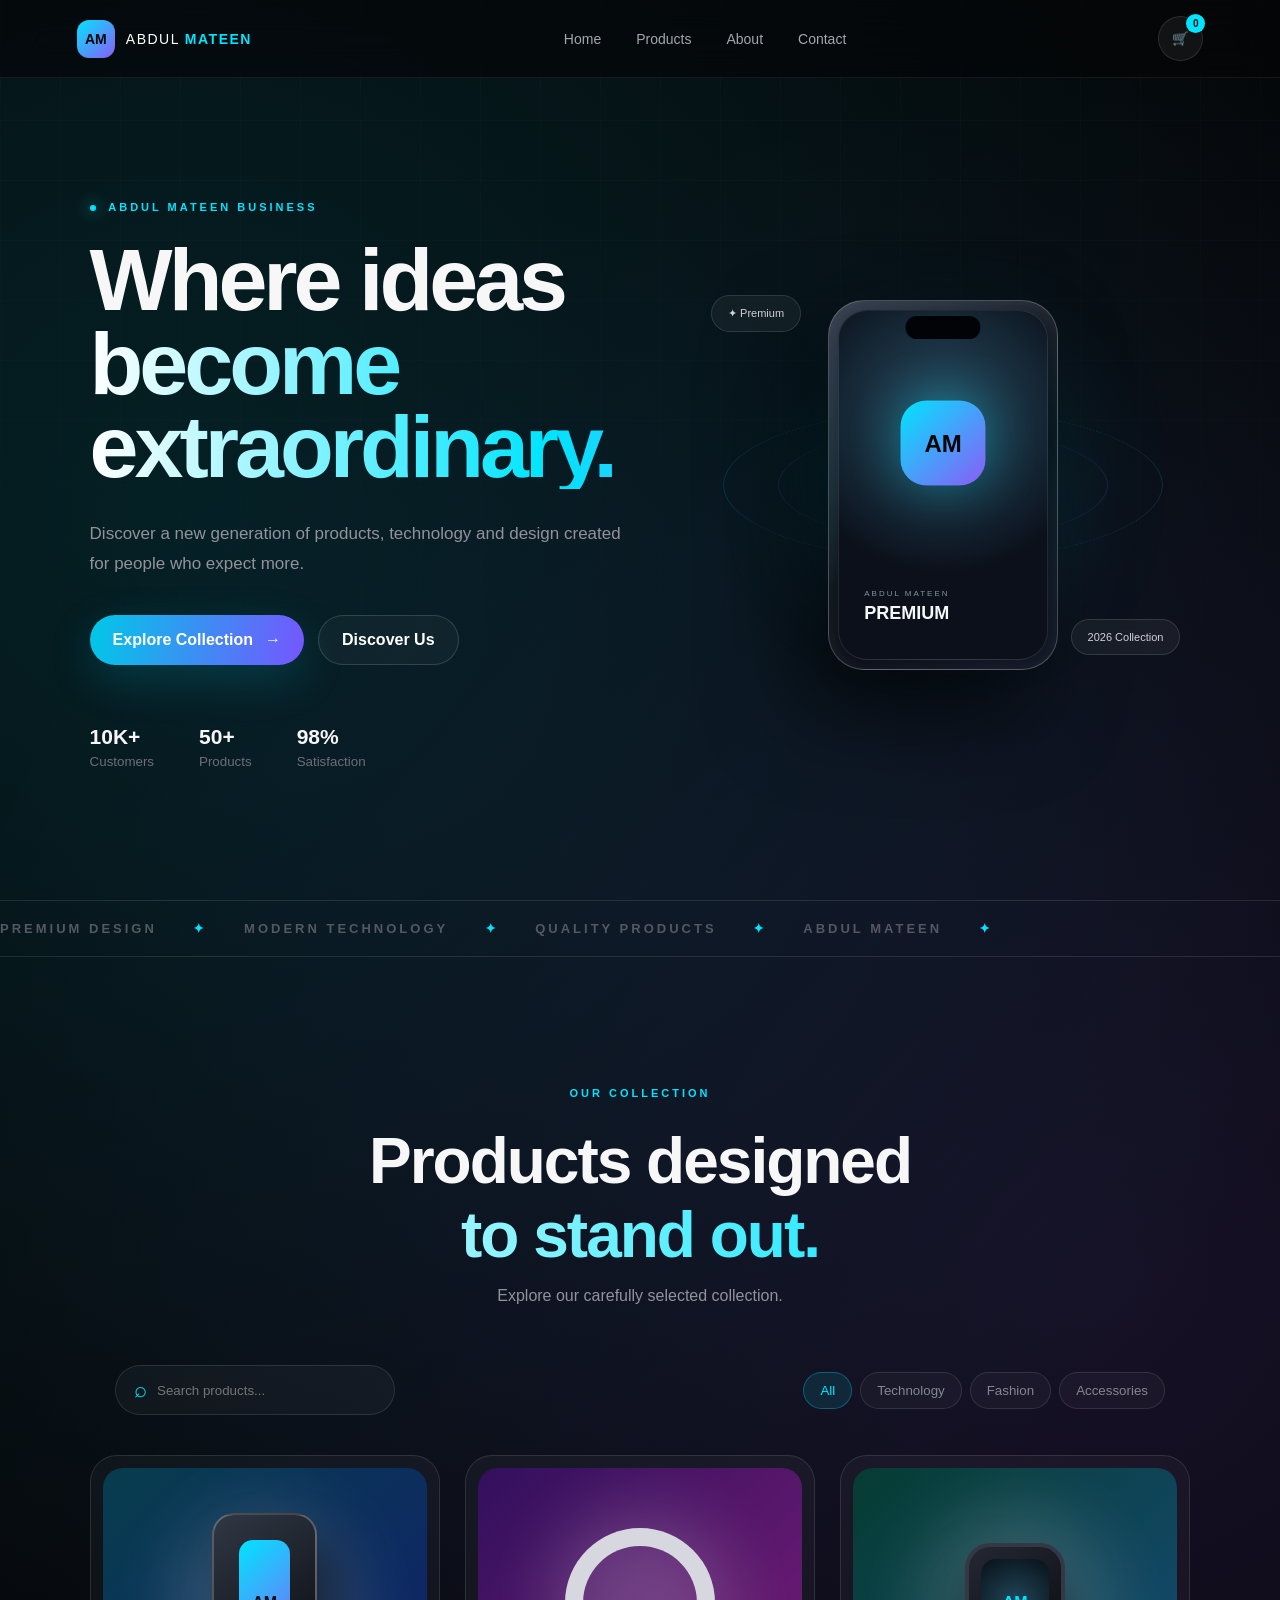
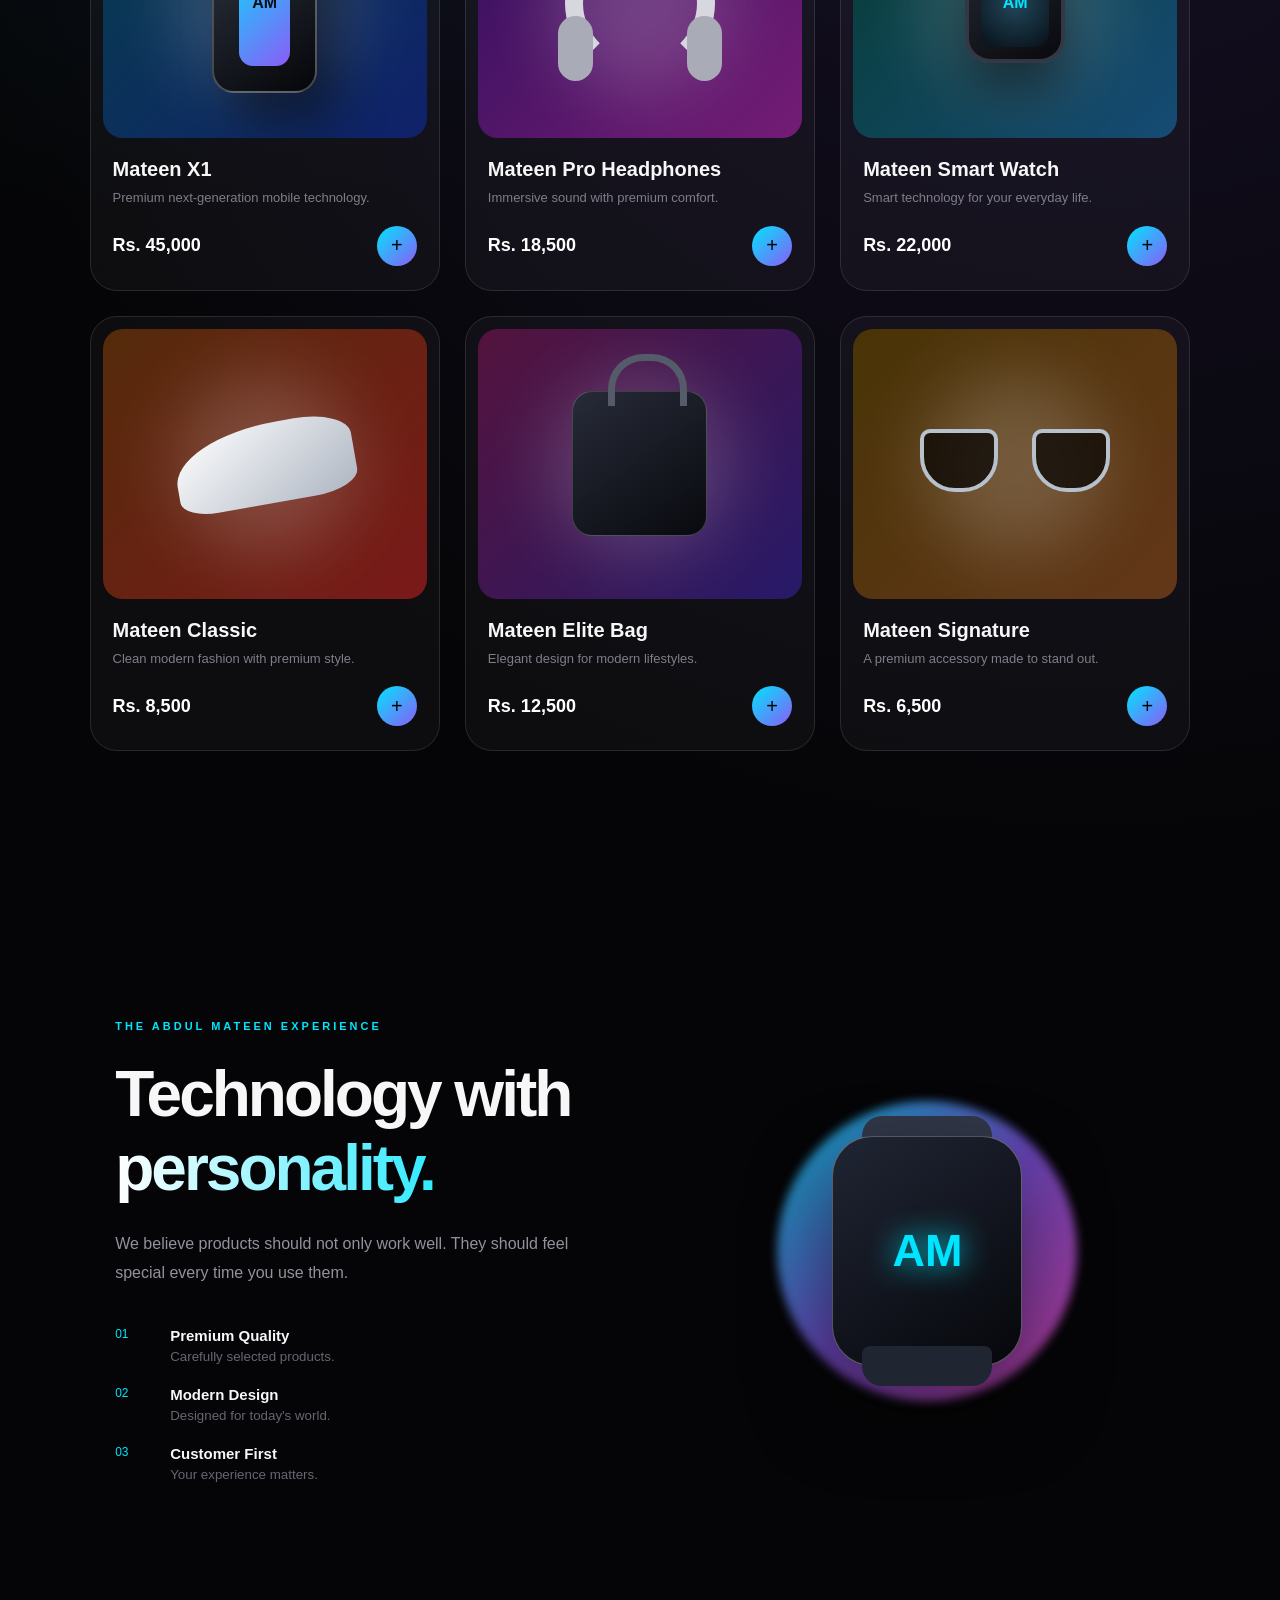
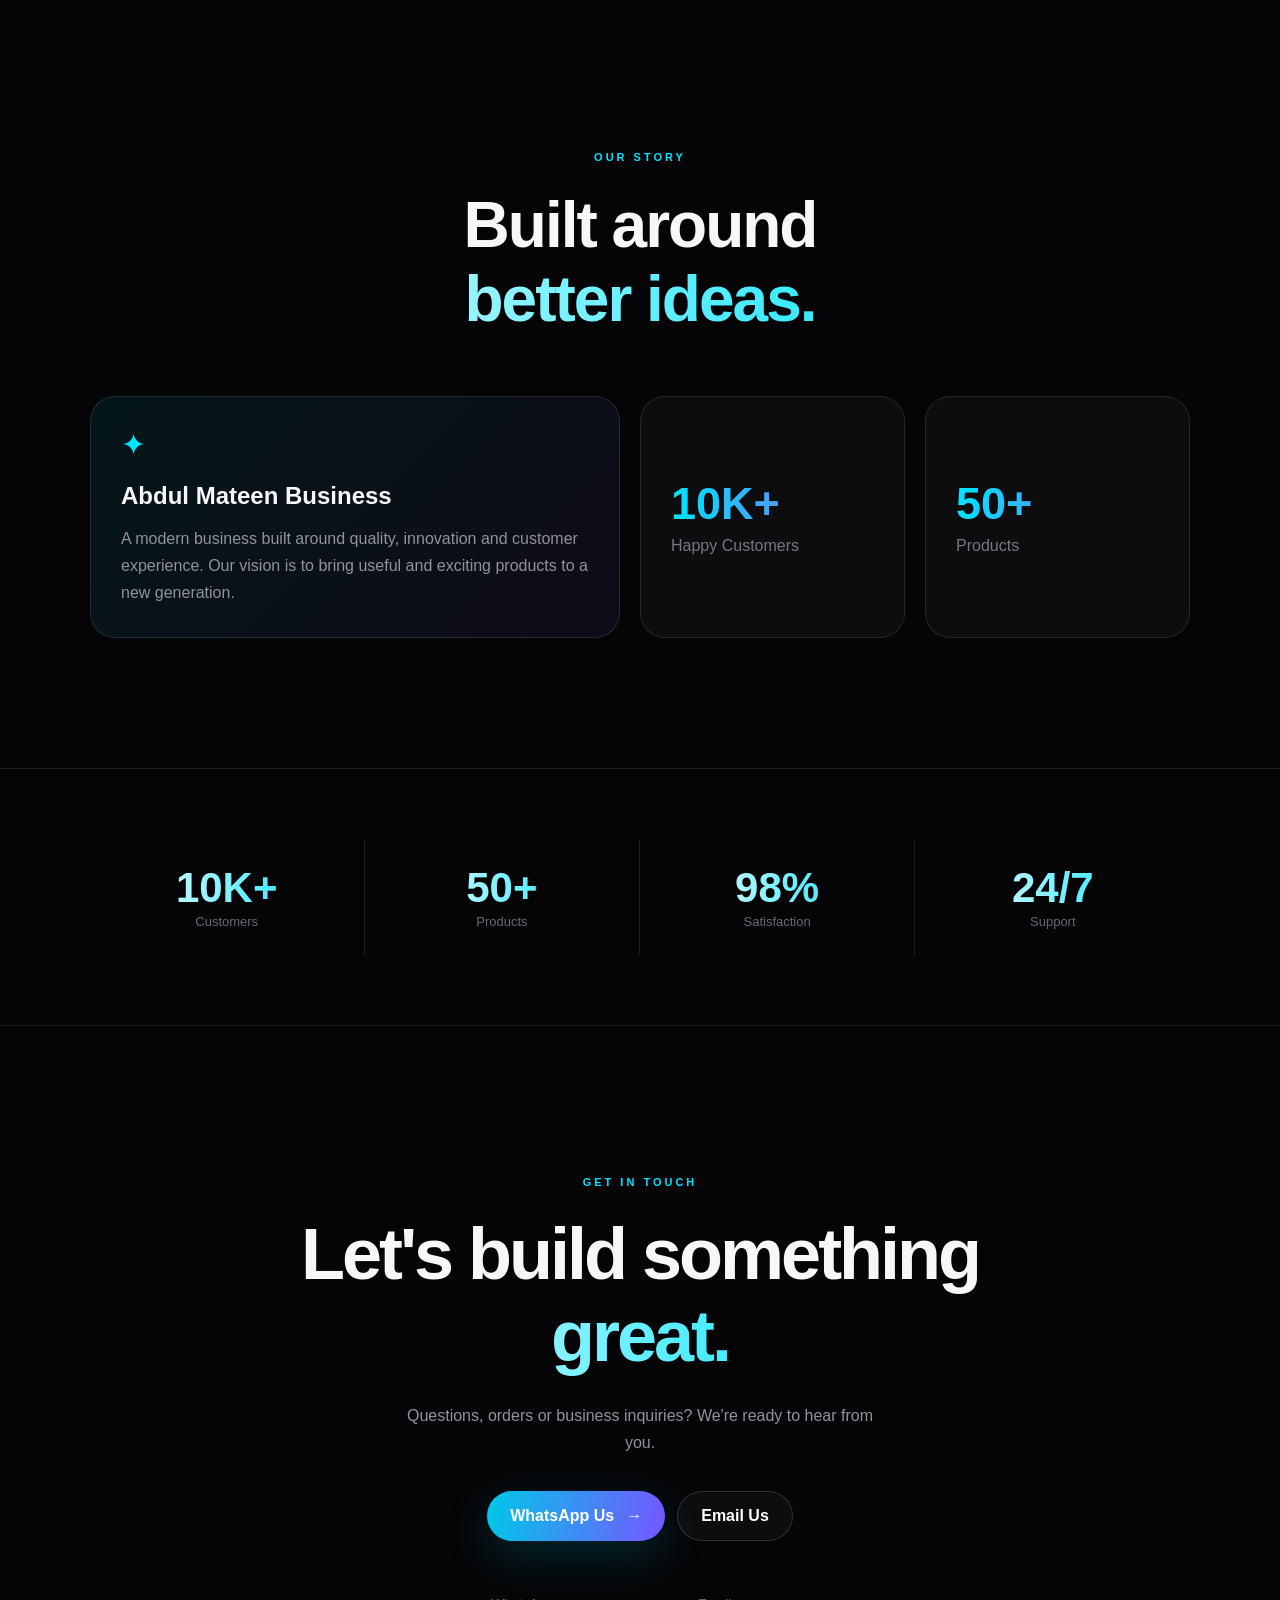
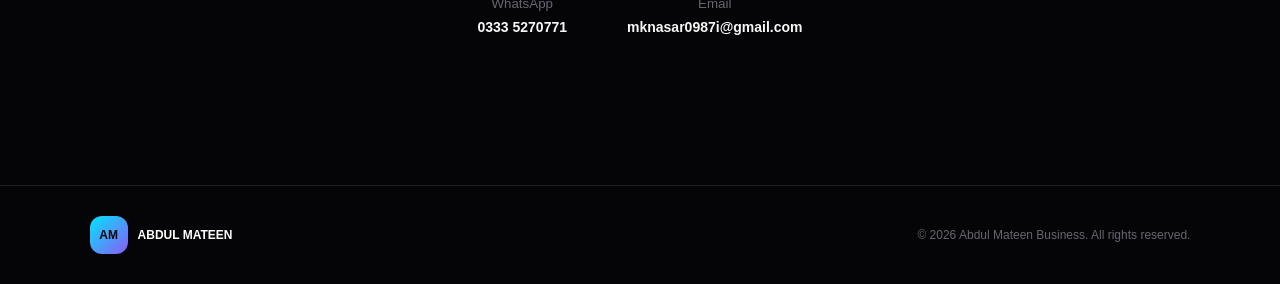
==== index.html @ 98ada78a "Abdul Mateen Business website" ====
<!DOCTYPE html>
<html lang="en">
<head>
<meta charset="UTF-8">
<meta name="viewport" content="width=device-width, initial-scale=1.0">

<title>Abdul Mateen | Premium Business</title>

<meta name="description"
content="Abdul Mateen Business - Premium products, modern technology and exceptional experiences.">

<link rel="stylesheet" href="css/style.css">
</head>

<body>

<div class="loader">
    <div class="loader-logo">AM</div>
    <div class="loader-bar"></div>
</div>

<div class="cursor-glow"></div>

<header class="header">

    <a href="#home" class="brand">
        <span class="brand-mark">AM</span>
        <span>
            ABDUL <b>MATEEN</b>
        </span>
    </a>

    <nav class="nav">
        <a href="#home">Home</a>
        <a href="#products">Products</a>
        <a href="#about">About</a>
        <a href="#contact">Contact</a>
    </nav>

    <button id="cartBtn" class="cart-btn">
        🛒
        <span id="cartCount">0</span>
    </button>

</header>


<main>

<section id="home" class="hero">

    <div class="hero-content">

        <div class="eyebrow">
            <span></span>
            ABDUL MATEEN BUSINESS
        </div>

        <h1>
            Where ideas
            <span>become extraordinary.</span>
        </h1>

        <p>
            Discover a new generation of products,
            technology and design created for people
            who expect more.
        </p>

        <div class="hero-actions">

            <a href="#products" class="btn btn-primary">
                Explore Collection
                <span>→</span>
            </a>

            <a href="#about" class="btn btn-outline">
                Discover Us
            </a>

        </div>

        <div class="hero-trust">

            <div>
                <strong>10K+</strong>
                <small>Customers</small>
            </div>

            <div>
                <strong>50+</strong>
                <small>Products</small>
            </div>

            <div>
                <strong>98%</strong>
                <small>Satisfaction</small>
            </div>

        </div>

    </div>


    <div class="hero-product">

        <div class="orbit orbit-one"></div>
        <div class="orbit orbit-two"></div>

        <div class="floating-label label-one">
            ✦ Premium
        </div>

        <div class="floating-label label-two">
            2026 Collection
        </div>

        <div class="product-stage">

            <div class="product-device">

                <div class="device-glow"></div>

                <div class="device-screen">

                    <div class="screen-logo">
                        AM
                    </div>

                    <div class="screen-text">
                        <small>ABDUL MATEEN</small>
                        <strong>PREMIUM</strong>
                    </div>

                </div>

                <div class="device-camera"></div>

            </div>

        </div>

    </div>

</section>


<section class="marquee">

    <div>
        PREMIUM DESIGN
        <span>✦</span>
        MODERN TECHNOLOGY
        <span>✦</span>
        QUALITY PRODUCTS
        <span>✦</span>
        ABDUL MATEEN
        <span>✦</span>
    </div>

</section>


<section id="products" class="section">

    <div class="section-heading">

        <div class="eyebrow center">
            OUR COLLECTION
        </div>

        <h2>
            Products designed
            <span>to stand out.</span>
        </h2>

        <p>
            Explore our carefully selected collection.
        </p>

    </div>


    <div class="shop-controls">

        <div class="search-box">
            <span>⌕</span>

            <input
                id="search"
                type="search"
                placeholder="Search products..."
            >
        </div>

        <div class="filters">

            <button class="filter active" data-category="all">
                All
            </button>

            <button class="filter" data-category="technology">
                Technology
            </button>

            <button class="filter" data-category="fashion">
                Fashion
            </button>

            <button class="filter" data-category="accessories">
                Accessories
            </button>

        </div>

    </div>


    <div id="productsGrid" class="products-grid"></div>

</section>


<section class="feature-section">

    <div class="feature-text">

        <div class="eyebrow">
            THE ABDUL MATEEN EXPERIENCE
        </div>

        <h2>
            Technology with
            <span>personality.</span>
        </h2>

        <p>
            We believe products should not only work well.
            They should feel special every time you use them.
        </p>

        <div class="feature-list">

            <div>
                <span>01</span>
                <strong>Premium Quality</strong>
                <small>Carefully selected products.</small>
            </div>

            <div>
                <span>02</span>
                <strong>Modern Design</strong>
                <small>Designed for today's world.</small>
            </div>

            <div>
                <span>03</span>
                <strong>Customer First</strong>
                <small>Your experience matters.</small>
            </div>

        </div>

    </div>


    <div class="feature-visual">

        <div class="glass-orb"></div>

        <div class="floating-product">

            <div class="fp-top"></div>

            <div class="fp-body">
                <span>AM</span>
            </div>

            <div class="fp-bottom"></div>

        </div>

    </div>

</section>


<section id="about" class="section about">

    <div class="section-heading">

        <div class="eyebrow center">
            OUR STORY
        </div>

        <h2>
            Built around
            <span>better ideas.</span>
        </h2>

    </div>

    <div class="about-grid">

        <div class="about-card large">

            <div class="about-icon">✦</div>

            <h3>
                Abdul Mateen Business
            </h3>

            <p>
                A modern business built around quality,
                innovation and customer experience.
                Our vision is to bring useful and exciting
                products to a new generation.
            </p>

        </div>

        <div class="about-card">

            <strong>10K+</strong>
            <span>Happy Customers</span>

        </div>

        <div class="about-card">

            <strong>50+</strong>
            <span>Products</span>

        </div>

    </div>

</section>


<section class="stats-section">

    <div class="stat">
        <strong>10K+</strong>
        <span>Customers</span>
    </div>

    <div class="stat">
        <strong>50+</strong>
        <span>Products</span>
    </div>

    <div class="stat">
        <strong>98%</strong>
        <span>Satisfaction</span>
    </div>

    <div class="stat">
        <strong>24/7</strong>
        <span>Support</span>
    </div>

</section>


<section id="contact" class="contact-section">

    <div class="contact-content">

        <div class="eyebrow center">
            GET IN TOUCH
        </div>

        <h2>
            Let's build something
            <span>great.</span>
        </h2>

        <p>
            Questions, orders or business inquiries?
            We're ready to hear from you.
        </p>

        <div class="contact-buttons">

            <a
                class="btn btn-primary"
                href="https://wa.me/923335270771"
                target="_blank">

                WhatsApp Us
                <span>→</span>

            </a>

            <a
                class="btn btn-outline"
                href="mailto:mknasar0987i@gmail.com">

                Email Us

            </a>

        </div>

        <div class="contact-info">

            <div>
                <small>WhatsApp</small>
                <strong>0333 5270771</strong>
            </div>

            <div>
                <small>Email</small>
                <strong>mknasar0987i@gmail.com</strong>
            </div>

        </div>

    </div>

</section>

</main>


<footer>

    <div class="footer-brand">

        <span class="brand-mark">AM</span>

        <strong>
            ABDUL MATEEN
        </strong>

    </div>

    <p>
        © 2026 Abdul Mateen Business.
        All rights reserved.
    </p>

</footer>


<!-- CART -->

<aside id="cartPanel" class="cart-panel">

    <div class="cart-top">

        <h2>Your Cart</h2>

        <button id="closeCart">
            ×
        </button>

    </div>

    <div id="cartItems"></div>

    <div class="cart-bottom">

        <div class="total-row">
            <span>Total</span>
            <strong id="cartTotal">
                Rs. 0
            </strong>
        </div>

        <button id="checkoutBtn" class="btn btn-primary full">
            Checkout
        </button>

    </div>

</aside>


<div id="overlay" class="overlay"></div>


<!-- CHECKOUT -->

<div id="checkoutModal" class="modal">

    <div class="checkout">

        <button id="closeCheckout" class="modal-close">
            ×
        </button>

        <div class="eyebrow">
            ORDER DETAILS
        </div>

        <h2>
            Complete your order
        </h2>

        <form id="checkoutForm">

            <input
                id="customerName"
                required
                placeholder="Full name"
            >

            <input
                id="customerPhone"
                required
                placeholder="Phone number"
            >

            <textarea
                id="customerAddress"
                required
                placeholder="Delivery address">
            </textarea>

            <button class="btn btn-primary full">
                Place Order on WhatsApp
            </button>

        </form>

    </div>

</div>


<script src="js/app.js"></script>

</body>
</html>
---- css/style.css ----
* {
    margin: 0;
    padding: 0;
    box-sizing: border-box;
}

:root {
    --bg: #050507;
    --card: rgba(255,255,255,.055);
    --border: rgba(255,255,255,.11);
    --text: #f7f7f8;
    --muted: #92929d;
    --cyan: #00e5ff;
    --purple: #8b5cf6;
    --pink: #ff4ecd;
}

html {
    scroll-behavior: smooth;
}

body {
    background:
        radial-gradient(
            circle at 15% 10%,
            rgba(0,229,255,.12),
            transparent 28%
        ),
        radial-gradient(
            circle at 85% 25%,
            rgba(139,92,246,.13),
            transparent 30%
        ),
        var(--bg);

    color: var(--text);

    font-family:
        Inter,
        Arial,
        Helvetica,
        sans-serif;

    overflow-x: hidden;
}

body::before {
    content: "";
    position: fixed;
    inset: 0;

    background-image:
        linear-gradient(
            rgba(255,255,255,.018) 1px,
            transparent 1px
        ),
        linear-gradient(
            90deg,
            rgba(255,255,255,.018) 1px,
            transparent 1px
        );

    background-size: 60px 60px;

    mask-image:
        linear-gradient(
            to bottom,
            black,
            transparent
        );

    pointer-events: none;
    z-index: -1;
}


/* LOADER */

.loader {
    position: fixed;
    inset: 0;
    background: #050507;

    display: flex;
    align-items: center;
    justify-content: center;
    flex-direction: column;

    z-index: 9999;

    transition:
        opacity .7s,
        visibility .7s;
}

.loader.hidden {
    opacity: 0;
    visibility: hidden;
}

.loader-logo {
    width: 70px;
    height: 70px;

    border-radius: 20px;

    display: grid;
    place-items: center;

    font-weight: 900;
    font-size: 22px;

    background:
        linear-gradient(
            135deg,
            var(--cyan),
            var(--purple)
        );

    color: #050507;

    animation: loaderPulse 1.2s infinite;
}

.loader-bar {
    width: 120px;
    height: 2px;

    margin-top: 25px;

    background:
        linear-gradient(
            90deg,
            transparent,
            var(--cyan),
            transparent
        );

    animation: loading 1.2s infinite;
}


/* HEADER */

.header {
    position: fixed;
    top: 0;
    left: 0;

    width: 100%;
    height: 78px;

    padding: 0 6%;

    display: flex;
    align-items: center;
    justify-content: space-between;

    background: rgba(5,5,7,.65);

    backdrop-filter: blur(20px);

    border-bottom:
        1px solid rgba(255,255,255,.07);

    z-index: 1000;
}

.brand {
    color: white;
    text-decoration: none;

    display: flex;
    align-items: center;
    gap: 11px;

    font-size: 14px;
    letter-spacing: 1.5px;
}

.brand b {
    color: var(--cyan);
}

.brand-mark {
    width: 38px;
    height: 38px;

    display: grid;
    place-items: center;

    border-radius: 12px;

    background:
        linear-gradient(
            135deg,
            var(--cyan),
            var(--purple)
        );

    color: #050507;

    font-weight: 900;
    letter-spacing: 0;
}

.nav {
    display: flex;
    gap: 35px;
}

.nav a {
    color: #a5a5ae;
    text-decoration: none;
    font-size: 14px;

    transition: .3s;
}

.nav a:hover {
    color: white;
}

.cart-btn {
    position: relative;

    width: 45px;
    height: 45px;

    border: 1px solid var(--border);

    border-radius: 50%;

    background: var(--card);

    color: white;

    cursor: pointer;
}

#cartCount {
    position: absolute;

    top: -3px;
    right: -3px;

    min-width: 19px;
    height: 19px;

    display: grid;
    place-items: center;

    background: var(--cyan);
    color: #001014;

    border-radius: 50%;

    font-size: 10px;
    font-weight: 900;
}


/* HERO */

.hero {
    min-height: 100vh;

    padding:
        150px 7%
        80px;

    display: grid;

    grid-template-columns:
        1.05fr
        .95fr;

    align-items: center;

    gap: 60px;
}

.hero-content {
    animation:
        heroIn 1s ease forwards;
}

.eyebrow {
    color: var(--cyan);

    font-size: 11px;

    letter-spacing: 3px;

    font-weight: 700;

    margin-bottom: 25px;
}

.eyebrow span {
    display: inline-block;

    width: 6px;
    height: 6px;

    background: var(--cyan);

    border-radius: 50%;

    margin-right: 7px;

    box-shadow:
        0 0 15px var(--cyan);
}

.center {
    text-align: center;
}

.hero h1 {
    max-width: 800px;

    font-size:
        clamp(
            48px,
            7vw,
            88px
        );

    line-height: .95;

    letter-spacing: -4px;

    font-weight: 800;
}

.hero h1 span,
.section-heading h2 span,
.feature-text h2 span,
.contact-content h2 span {
    display: block;

    background:
        linear-gradient(
            90deg,
            #fff,
            var(--cyan),
            #9c7cff,
            var(--pink)
        );

    background-size: 250%;

    -webkit-background-clip: text;

    color: transparent;

    animation:
        gradientMove 5s infinite alternate;
}

.hero p {
    max-width: 580px;

    margin-top: 30px;

    color: var(--muted);

    font-size: 17px;

    line-height: 1.8;
}

.hero-actions {
    display: flex;

    gap: 14px;

    margin-top: 35px;

    flex-wrap: wrap;
}

.btn {
    border: 0;

    display: inline-flex;

    align-items: center;
    justify-content: center;

    gap: 12px;

    min-height: 50px;

    padding:
        0 23px;

    border-radius: 30px;

    text-decoration: none;

    color: white;

    font-weight: 700;

    cursor: pointer;

    transition:
        transform .3s,
        box-shadow .3s;
}

.btn:hover {
    transform:
        translateY(-4px);
}

.btn-primary {
    background:
        linear-gradient(
            100deg,
            #00c8e8,
            #7656ff
        );

    box-shadow:
        0 15px 45px
        rgba(0,200,232,.18);
}

.btn-outline {
    border:
        1px solid
        rgba(255,255,255,.15);

    background:
        rgba(255,255,255,.035);
}

.full {
    width: 100%;
}

.hero-trust {
    display: flex;

    gap: 45px;

    margin-top: 60px;
}

.hero-trust div {
    display: flex;
    flex-direction: column;
    gap: 5px;
}

.hero-trust strong {
    font-size: 21px;
}

.hero-trust small {
    color: #6e6e79;
}


/* HERO PRODUCT */

.hero-product {
    height: 570px;

    position: relative;

    display: grid;
    place-items: center;
}

.product-stage {
    width: 400px;
    height: 400px;

    display: grid;
    place-items: center;

    position: relative;

    perspective: 1000px;
}

.orbit {
    position: absolute;

    border:
        1px solid
        rgba(0,229,255,.15);

    border-radius: 50%;

    transform:
        rotateX(70deg);

    animation:
        orbitSpin 12s linear infinite;
}

.orbit-one {
    width: 440px;
    height: 440px;
}

.orbit-two {
    width: 330px;
    height: 330px;

    border-color:
        rgba(139,92,246,.18);

    animation-duration: 8s;

    animation-direction:
        reverse;
}

.product-device {
    width: 230px;
    height: 370px;

    position: relative;

    border-radius: 36px;

    background:
        linear-gradient(
            145deg,
            #303747,
            #080a10 55%,
            #151927
        );

    border:
        1px solid
        rgba(255,255,255,.25);

    box-shadow:
        -30px 40px 90px
        rgba(0,0,0,.65),

        inset
        5px 5px 20px
        rgba(255,255,255,.08);

    transform-style:
        preserve-3d;

    animation:
        floating 4s ease-in-out infinite;
}

.device-screen {
    position: absolute;

    inset: 9px;

    border-radius: 29px;

    overflow: hidden;

    background:
        radial-gradient(
            circle at 50% 30%,
            #274d62,
            #0b101a 60%
        );

    border:
        1px solid
        rgba(255,255,255,.1);
}

.screen-logo {
    position: absolute;

    top: 38%;

    left: 50%;

    transform:
        translate(-50%,-50%);

    width: 85px;
    height: 85px;

    display: grid;
    place-items: center;

    border-radius: 26px;

    background:
        linear-gradient(
            135deg,
            var(--cyan),
            var(--purple)
        );

    color: #050507;

    font-weight: 900;

    font-size: 24px;

    box-shadow:
        0 0 50px
        rgba(0,229,255,.35);
}

.screen-text {
    position: absolute;

    bottom: 35px;

    left: 25px;

    display: flex;
    flex-direction: column;

    gap: 5px;
}

.screen-text small {
    color: #8493a0;
    font-size: 8px;
    letter-spacing: 2px;
}

.screen-text strong {
    font-size: 18px;
}

.device-camera {
    position: absolute;

    width: 75px;
    height: 23px;

    top: 15px;
    left: 50%;

    transform:
        translateX(-50%);

    border-radius: 20px;

    background: #020307;
}

.device-glow {
    position: absolute;

    width: 150px;
    height: 150px;

    border-radius: 50%;

    background:
        var(--cyan);

    filter: blur(80px);

    opacity: .35;

    left: 40px;
    top: 100px;
}

.floating-label {
    position: absolute;

    padding: 11px 16px;

    border:
        1px solid
        rgba(255,255,255,.12);

    background:
        rgba(255,255,255,.05);

    backdrop-filter:
        blur(15px);

    border-radius: 30px;

    font-size: 11px;

    color: #cfd2db;

    z-index: 5;
}

.label-one {
    top: 95px;
    left: 15px;

    animation:
        labelFloat 4s infinite;
}

.label-two {
    right: 10px;
    bottom: 115px;

    animation:
        labelFloat 4s infinite 1s;
}


/* MARQUEE */

.marquee {
    overflow: hidden;

    border-top:
        1px solid var(--border);

    border-bottom:
        1px solid var(--border);

    padding: 20px 0;

    color: #555762;

    font-size: 13px;

    font-weight: 800;

    letter-spacing: 3px;

    white-space: nowrap;
}

.marquee div {
    animation:
        marquee 20s linear infinite;
}

.marquee span {
    color: var(--cyan);
    margin: 0 30px;
}


/* SECTIONS */

.section {
    padding:
        130px 7%;
}

.section-heading {
    text-align: center;

    margin-bottom: 60px;
}

.section-heading h2 {
    font-size:
        clamp(
            40px,
            5vw,
            65px
        );

    letter-spacing: -2px;

    margin-bottom: 15px;
}

.section-heading p {
    color: var(--muted);
}


/* SHOP */

.shop-controls {
    max-width: 1050px;

    margin:
        0 auto 40px;

    display: flex;

    align-items: center;

    justify-content: space-between;

    gap: 20px;
}

.search-box {
    display: flex;

    align-items: center;

    gap: 10px;

    min-width: 280px;

    border:
        1px solid var(--border);

    background:
        rgba(255,255,255,.035);

    border-radius: 30px;

    padding:
        0 18px;
}

.search-box span {
    color: var(--cyan);
    font-size: 22px;
}

.search-box input {
    width: 100%;

    height: 48px;

    background: transparent;

    border: 0;

    outline: 0;

    color: white;
}

.filters {
    display: flex;
    gap: 8px;
    flex-wrap: wrap;
}

.filter {
    border:
        1px solid var(--border);

    background:
        rgba(255,255,255,.03);

    color: #858592;

    padding:
        10px 16px;

    border-radius: 30px;

    cursor: pointer;

    transition: .3s;
}

.filter.active,
.filter:hover {
    background:
        rgba(0,229,255,.1);

    color: var(--cyan);

    border-color:
        rgba(0,229,255,.3);
}


/* PRODUCTS */

.products-grid {
    display: grid;

    grid-template-columns:
        repeat(3, 1fr);

    gap: 25px;
}

.product-card {
    position: relative;

    padding: 12px;

    border:
        1px solid var(--border);

    border-radius: 27px;

    background:
        rgba(255,255,255,.035);

    transition:
        transform .4s,
        border-color .4s;

    overflow: hidden;
}

.product-card:hover {
    transform:
        translateY(-10px);

    border-color:
        rgba(0,229,255,.3);
}

.product-art {
    height: 270px;

    border-radius: 20px;

    position: relative;

    display: grid;

    place-items: center;

    overflow: hidden;
}

.product-art::before {
    content: "";

    position: absolute;

    width: 180px;
    height: 180px;

    border-radius: 50%;

    background:
        rgba(255,255,255,.18);

    filter: blur(35px);
}

.art-blue {
    background:
        linear-gradient(
            135deg,
            #073d4d,
            #10216b
        );
}

.art-purple {
    background:
        linear-gradient(
            135deg,
            #32105d,
            #741c75
        );
}

.art-orange {
    background:
        linear-gradient(
            135deg,
            #542b0b,
            #7b1919
        );
}

.art-green {
    background:
        linear-gradient(
            135deg,
            #063c32,
            #164b75
        );
}

.art-pink {
    background:
        linear-gradient(
            135deg,
            #54133d,
            #271a69
        );
}

.art-gold {
    background:
        linear-gradient(
            135deg,
            #493407,
            #633719
        );
}


/* CSS PRODUCT ILLUSTRATIONS */

.art-object {
    position: relative;

    z-index: 2;

    transition:
        transform .6s;

    animation:
        productHover 4s ease-in-out infinite;
}

.product-card:hover .art-object {
    transform:
        scale(1.1)
        rotateY(12deg);
}

.phone-art {
    width: 105px;
    height: 180px;

    border-radius: 22px;

    background:
        linear-gradient(
            145deg,
            #303845,
            #050609
        );

    border:
        2px solid
        rgba(255,255,255,.25);

    box-shadow:
        20px 30px 45px
        rgba(0,0,0,.5);
}

.phone-art::after {
    content: "AM";

    position: absolute;

    inset: 25px;

    display: grid;

    place-items: center;

    border-radius: 14px;

    background:
        linear-gradient(
            135deg,
            var(--cyan),
            var(--purple)
        );

    color: #061016;

    font-weight: 900;
}

.headphone-art {
    width: 150px;
    height: 150px;

    border:
        18px solid #d7d7df;

    border-bottom-color:
        transparent;

    border-radius: 50%;
}

.headphone-art::before,
.headphone-art::after {
    content: "";

    position: absolute;

    width: 35px;
    height: 65px;

    background: #a9abb6;

    border-radius: 20px;
}

.headphone-art::before {
    left: -25px;
    top: 70px;
}

.headphone-art::after {
    right: -25px;
    top: 70px;
}

.watch-art {
    width: 100px;
    height: 120px;

    background:
        linear-gradient(
            145deg,
            #242833,
            #090a0e
        );

    border-radius: 25px;

    border:
        4px solid #333844;

    box-shadow:
        0 30px 50px
        rgba(0,0,0,.5);
}

.watch-art::after {
    content: "AM";

    position: absolute;

    inset: 12px;

    display: grid;

    place-items: center;

    border-radius: 15px;

    background:
        radial-gradient(
            circle,
            #22475a,
            #071018
        );

    color: var(--cyan);

    font-weight: 900;
}

.shoe-art {
    width: 180px;
    height: 80px;

    border-radius:
        60% 30% 25% 20%;

    background:
        linear-gradient(
            145deg,
            white,
            #aeb6c2
        );

    transform:
        rotate(-10deg);
}

.bag-art {
    width: 135px;
    height: 145px;

    border-radius: 20px;

    background:
        linear-gradient(
            145deg,
            #272b38,
            #090a0f
        );

    border:
        1px solid
        rgba(255,255,255,.2);
}

.bag-art::before {
    content: "";

    position: absolute;

    width: 65px;
    height: 45px;

    border:
        7px solid #555b69;

    border-bottom: 0;

    border-radius:
        35px 35px 0 0;

    left: 35px;
    top: -38px;
}

.sunglasses-art {
    width: 190px;
    height: 70px;

    position: relative;
}

.sunglasses-art::before,
.sunglasses-art::after {
    content: "";

    position: absolute;

    width: 70px;
    height: 55px;

    border-radius:
        10px 10px 35px 35px;

    background:
        rgba(0,0,0,.7);

    border:
        4px solid #b7c1ce;
}

.sunglasses-art::before {
    left: 0;
}

.sunglasses-art::after {
    right: 0;
}

.product-info {
    padding:
        20px 10px 12px;
}

.product-info h3 {
    font-size: 20px;
    margin-bottom: 7px;
}

.product-info p {
    color: #7e7e89;
    font-size: 13px;
    line-height: 1.5;
}

.product-bottom {
    display: flex;

    align-items: center;

    justify-content: space-between;

    margin-top: 18px;
}

.price {
    color: white;

    font-size: 18px;

    font-weight: 800;
}

.add-btn {
    border: 0;

    width: 40px;
    height: 40px;

    border-radius: 50%;

    background:
        linear-gradient(
            135deg,
            var(--cyan),
            var(--purple)
        );

    color: #050507;

    font-size: 20px;

    cursor: pointer;

    transition: .3s;
}

.add-btn:hover {
    transform:
        rotate(90deg)
        scale(1.1);
}


/* FEATURE */

.feature-section {
    padding:
        120px 9%;

    display: grid;

    grid-template-columns:
        1fr 1fr;

    align-items: center;

    gap: 100px;
}

.feature-text h2 {
    font-size:
        clamp(
            40px,
            5vw,
            65px
        );

    letter-spacing: -3px;
}

.feature-text > p {
    color: var(--muted);

    line-height: 1.8;

    max-width: 500px;

    margin:
        25px 0 40px;
}

.feature-list {
    display: flex;
    flex-direction: column;

    gap: 22px;
}

.feature-list div {
    display: grid;

    grid-template-columns:
        45px 1fr;

    column-gap: 10px;
}

.feature-list span {
    grid-row: span 2;

    color: var(--cyan);

    font-size: 12px;
}

.feature-list strong {
    font-size: 15px;
}

.feature-list small {
    color: #666672;
    margin-top: 5px;
}

.feature-visual {
    min-height: 500px;

    position: relative;

    display: grid;

    place-items: center;
}

.glass-orb {
    position: absolute;

    width: 300px;
    height: 300px;

    border-radius: 50%;

    background:
        linear-gradient(
            135deg,
            var(--cyan),
            var(--purple),
            var(--pink)
        );

    filter: blur(5px);

    opacity: .7;

    animation:
        pulse 4s infinite alternate;
}

.floating-product {
    position: relative;

    z-index: 2;

    width: 210px;
    height: 270px;

    transform-style:
        preserve-3d;

    animation:
        floating 5s ease-in-out infinite;
}

.fp-body {
    position: absolute;

    inset: 20px 10px;

    border-radius: 40px;

    background:
        linear-gradient(
            145deg,
            #202534,
            #06070b
        );

    border:
        1px solid
        rgba(255,255,255,.3);

    display: grid;

    place-items: center;

    font-size: 45px;

    font-weight: 900;

    box-shadow:
        0 40px 80px
        rgba(0,0,0,.5);
}

.fp-body span {
    color: var(--cyan);

    text-shadow:
        0 0 30px var(--cyan);
}

.fp-top {
    position: absolute;

    width: 130px;
    height: 40px;

    background: #303646;

    border-radius:
        20px 20px 8px 8px;

    left: 40px;
}

.fp-bottom {
    position: absolute;

    width: 130px;
    height: 40px;

    background: #202532;

    border-radius:
        8px 8px 20px 20px;

    left: 40px;
    bottom: 0;
}


/* ABOUT */

.about-grid {
    display: grid;

    grid-template-columns:
        2fr 1fr 1fr;

    gap: 20px;

    max-width: 1100px;

    margin: auto;
}

.about-card {
    min-height: 220px;

    padding: 30px;

    border:
        1px solid var(--border);

    border-radius: 25px;

    background:
        rgba(255,255,255,.035);

    display: flex;

    flex-direction: column;

    justify-content: center;
}

.about-card.large {
    background:
        linear-gradient(
            135deg,
            rgba(0,229,255,.08),
            rgba(139,92,246,.08)
        );
}

.about-icon {
    color: var(--cyan);

    font-size: 30px;

    margin-bottom: 20px;
}

.about-card h3 {
    font-size: 24px;

    margin-bottom: 15px;
}

.about-card p {
    color: var(--muted);

    line-height: 1.7;
}

.about-card strong {
    font-size: 45px;

    background:
        linear-gradient(
            90deg,
            var(--cyan),
            var(--purple)
        );

    -webkit-background-clip: text;

    color: transparent;
}

.about-card span {
    color: #777783;
    margin-top: 7px;
}


/* STATS */

.stats-section {
    padding:
        70px 7%;

    display: grid;

    grid-template-columns:
        repeat(4,1fr);

    border-top:
        1px solid var(--border);

    border-bottom:
        1px solid var(--border);
}

.stat {
    text-align: center;

    padding: 25px;

    border-right:
        1px solid var(--border);
}

.stat:last-child {
    border: 0;
}

.stat strong {
    display: block;

    font-size: 42px;

    background:
        linear-gradient(
            90deg,
            white,
            var(--cyan)
        );

    -webkit-background-clip: text;

    color: transparent;
}

.stat span {
    color: #686873;

    font-size: 13px;
}


/* CONTACT */

.contact-section {
    padding:
        150px 7%;

    text-align: center;
}

.contact-content {
    max-width: 800px;
    margin: auto;
}

.contact-content h2 {
    font-size:
        clamp(
            42px,
            6vw,
            72px
        );

    letter-spacing: -3px;
}

.contact-content > p {
    color: var(--muted);

    margin:
        25px auto 35px;

    line-height: 1.7;

    max-width: 500px;
}

.contact-buttons {
    display: flex;

    justify-content: center;

    gap: 12px;

    flex-wrap: wrap;
}

.contact-info {
    display: flex;

    justify-content: center;

    gap: 60px;

    margin-top: 55px;
}

.contact-info div {
    display: flex;

    flex-direction: column;

    gap: 8px;
}

.contact-info small {
    color: #666671;
}

.contact-info strong {
    font-size: 14px;
}


/* FOOTER */

footer {
    padding:
        30px 7%;

    border-top:
        1px solid var(--border);

    display: flex;

    justify-content: space-between;

    align-items: center;

    color: #666671;

    font-size: 12px;
}

.footer-brand {
    display: flex;

    align-items: center;

    gap: 10px;

    color: white;
}


/* CART */

.overlay {
    position: fixed;

    inset: 0;

    background:
        rgba(0,0,0,.65);

    opacity: 0;

    visibility: hidden;

    transition: .3s;

    z-index: 1900;
}

.overlay.show {
    opacity: 1;
    visibility: visible;
}

.cart-panel {
    position: fixed;

    right: -450px;
    top: 0;

    width: 430px;
    max-width: 92%;

    height: 100vh;

    padding: 30px;

    background:
        #0a0a0e;

    border-left:
        1px solid var(--border);

    z-index: 2000;

    transition:
        right .45s;

    display: flex;

    flex-direction: column;
}

.cart-panel.open {
    right: 0;
}

.cart-top {
    display: flex;

    justify-content: space-between;

    align-items: center;

    margin-bottom: 25px;
}

.cart-top button,
.modal-close {
    background: transparent;

    border: 0;

    color: white;

    font-size: 30px;

    cursor: pointer;
}

#cartItems {
    flex: 1;

    overflow-y: auto;
}

.cart-item {
    display: grid;

    grid-template-columns:
        1fr auto;

    gap: 10px;

    padding:
        18px 0;

    border-bottom:
        1px solid var(--border);
}

.cart-item small {
    color: #777783;
}

.quantity {
    display: flex;

    align-items: center;

    gap: 8px;
}

.quantity button {
    width: 28px;
    height: 28px;

    border-radius: 50%;

    border: 1px solid var(--border);

    background: var(--card);

    color: white;

    cursor: pointer;
}

.remove {
    color: #ff667d !important;
}

.cart-bottom {
    border-top:
        1px solid var(--border);

    padding-top: 20px;
}

.total-row {
    display: flex;

    justify-content: space-between;

    margin-bottom: 20px;

    font-size: 18px;
}


/* CHECKOUT */

.modal {
    position: fixed;

    inset: 0;

    display: none;

    align-items: center;

    justify-content: center;

    padding: 20px;

    background:
        rgba(0,0,0,.75);

    z-index: 3000;
}

.modal.open {
    display: flex;
}

.checkout {
    width: 500px;

    max-width: 100%;

    position: relative;

    padding: 35px;

    border-radius: 28px;

    background:
        #0c0c12;

    border:
        1px solid var(--border);

    box-shadow:
        0 40px 100px
        rgba(0,0,0,.7);
}

.checkout h2 {
    font-size: 32px;

    margin-bottom: 25px;
}

.checkout form {
    display: flex;

    flex-direction: column;

    gap: 14px;
}

.checkout input,
.checkout textarea {
    width: 100%;

    padding:
        15px;

    border-radius: 13px;

    border:
        1px solid var(--border);

    background:
        rgba(255,255,255,.045);

    color: white;

    outline: none;
}

.checkout textarea {
    min-height: 120px;

    resize: vertical;
}


/* ANIMATIONS */

@keyframes heroIn {
    from {
        opacity: 0;
        transform:
            translateY(35px);
    }

    to {
        opacity: 1;
        transform:
            translateY(0);
    }
}

@keyframes floating {
    0%,100% {
        transform:
            translateY(0)
            rotateY(-8deg);
    }

    50% {
        transform:
            translateY(-18px)
            rotateY(8deg);
    }
}

@keyframes pulse {
    from {
        transform: scale(.9);
        opacity: .55;
    }

    to {
        transform: scale(1.1);
        opacity: .9;
    }
}

@keyframes orbitSpin {
    from {
        transform:
            rotateX(70deg)
            rotateZ(0);
    }

    to {
        transform:
            rotateX(70deg)
            rotateZ(360deg);
    }
}

@keyframes labelFloat {
    0%,100% {
        transform: translateY(0);
    }

    50% {
        transform:
            translateY(-12px);
    }
}

@keyframes productHover {
    0%,100% {
        transform:
            translateY(0)
            rotateY(-5deg);
    }

    50% {
        transform:
            translateY(-8px)
            rotateY(5deg);
    }
}

@keyframes gradientMove {
    from {
        background-position: 0%;
    }

    to {
        background-position: 100%;
    }
}

@keyframes loading {
    from {
        transform: translateX(-100%);
    }

    to {
        transform: translateX(100%);
    }
}

@keyframes loaderPulse {
    50% {
        transform: scale(1.08);
    }
}

@keyframes marquee {
    from {
        transform: translateX(0);
    }

    to {
        transform: translateX(-50%);
    }
}


/* MOBILE */

@media(max-width:900px) {

    .nav {
        display: none;
    }

    .hero {
        grid-template-columns: 1fr;

        text-align: center;

        padding-top: 130px;
    }

    .hero p {
        margin-left: auto;
        margin-right: auto;
    }

    .hero-actions,
    .hero-trust {
        justify-content: center;
    }

    .hero-product {
        height: 450px;
    }

    .products-grid {
        grid-template-columns:
            repeat(2,1fr);
    }

    .feature-section {
        grid-template-columns: 1fr;

        text-align: center;
    }

    .feature-text > p {
        margin-left: auto;
        margin-right: auto;
    }

    .feature-visual {
        min-height: 400px;
    }

    .about-grid {
        grid-template-columns:
            1fr 1fr;
    }

    .about-card.large {
        grid-column:
            span 2;
    }

    .stats-section {
        grid-template-columns:
            repeat(2,1fr);
    }

    .stat:nth-child(2) {
        border: 0;
    }

    .shop-controls {
        flex-direction: column;
        align-items: stretch;
    }
}

@media(max-width:600px) {

    .header {
        padding: 0 20px;
    }

    .hero {
        padding-left: 20px;
        padding-right: 20px;
    }

    .hero h1 {
        letter-spacing: -2px;
    }

    .hero-trust {
        gap: 20px;
    }

    .hero-product {
        transform: scale(.8);
        margin-top: -30px;
    }

    .products-grid {
        grid-template-columns: 1fr;
    }

    .section {
        padding:
            90px 20px;
    }

    .feature-section {
        padding:
            80px 20px;
    }

    .about-grid {
        grid-template-columns: 1fr;
    }

    .about-card.large {
        grid-column:
            auto;
    }

    .stats-section {
        grid-template-columns: 1fr 1fr;
        padding-left: 20px;
        padding-right: 20px;
    }

    .contact-info {
        flex-direction: column;
        gap: 25px;
    }

    footer {
        flex-direction: column;
        gap: 15px;
    }
}
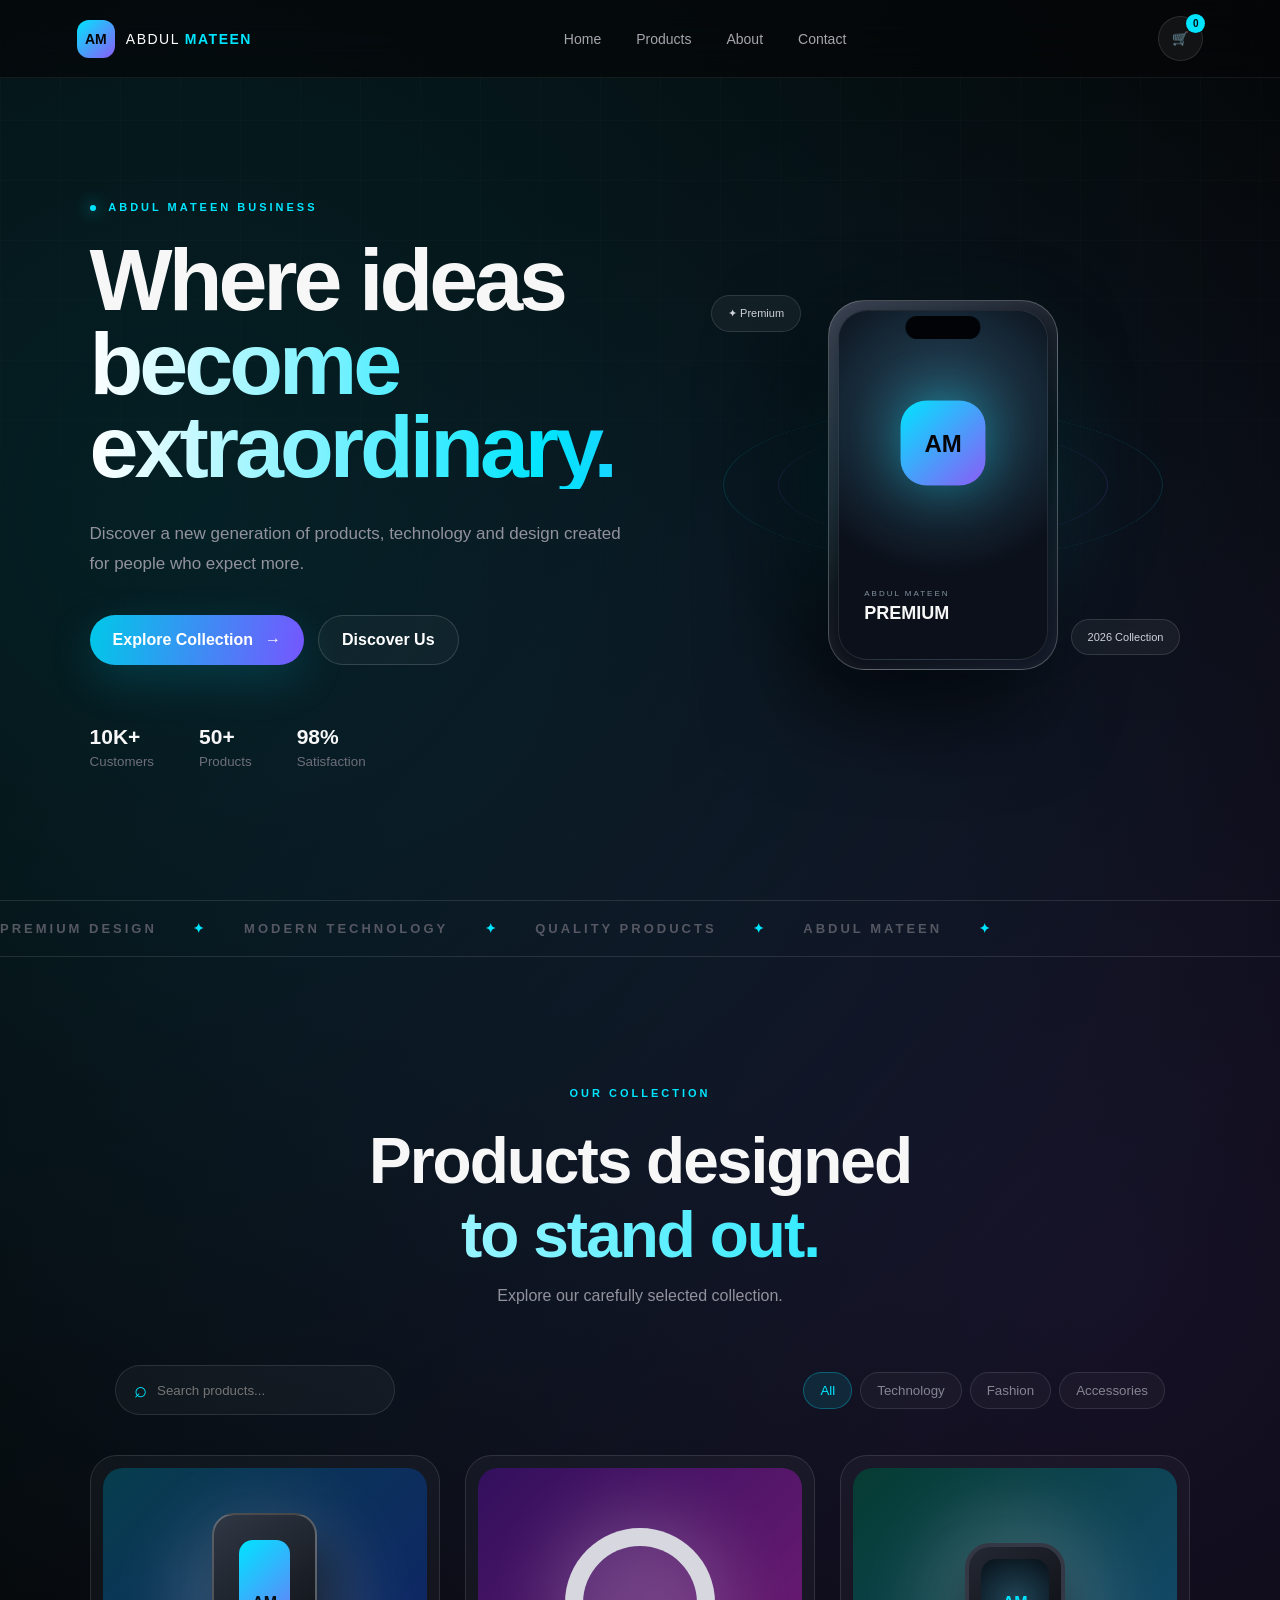
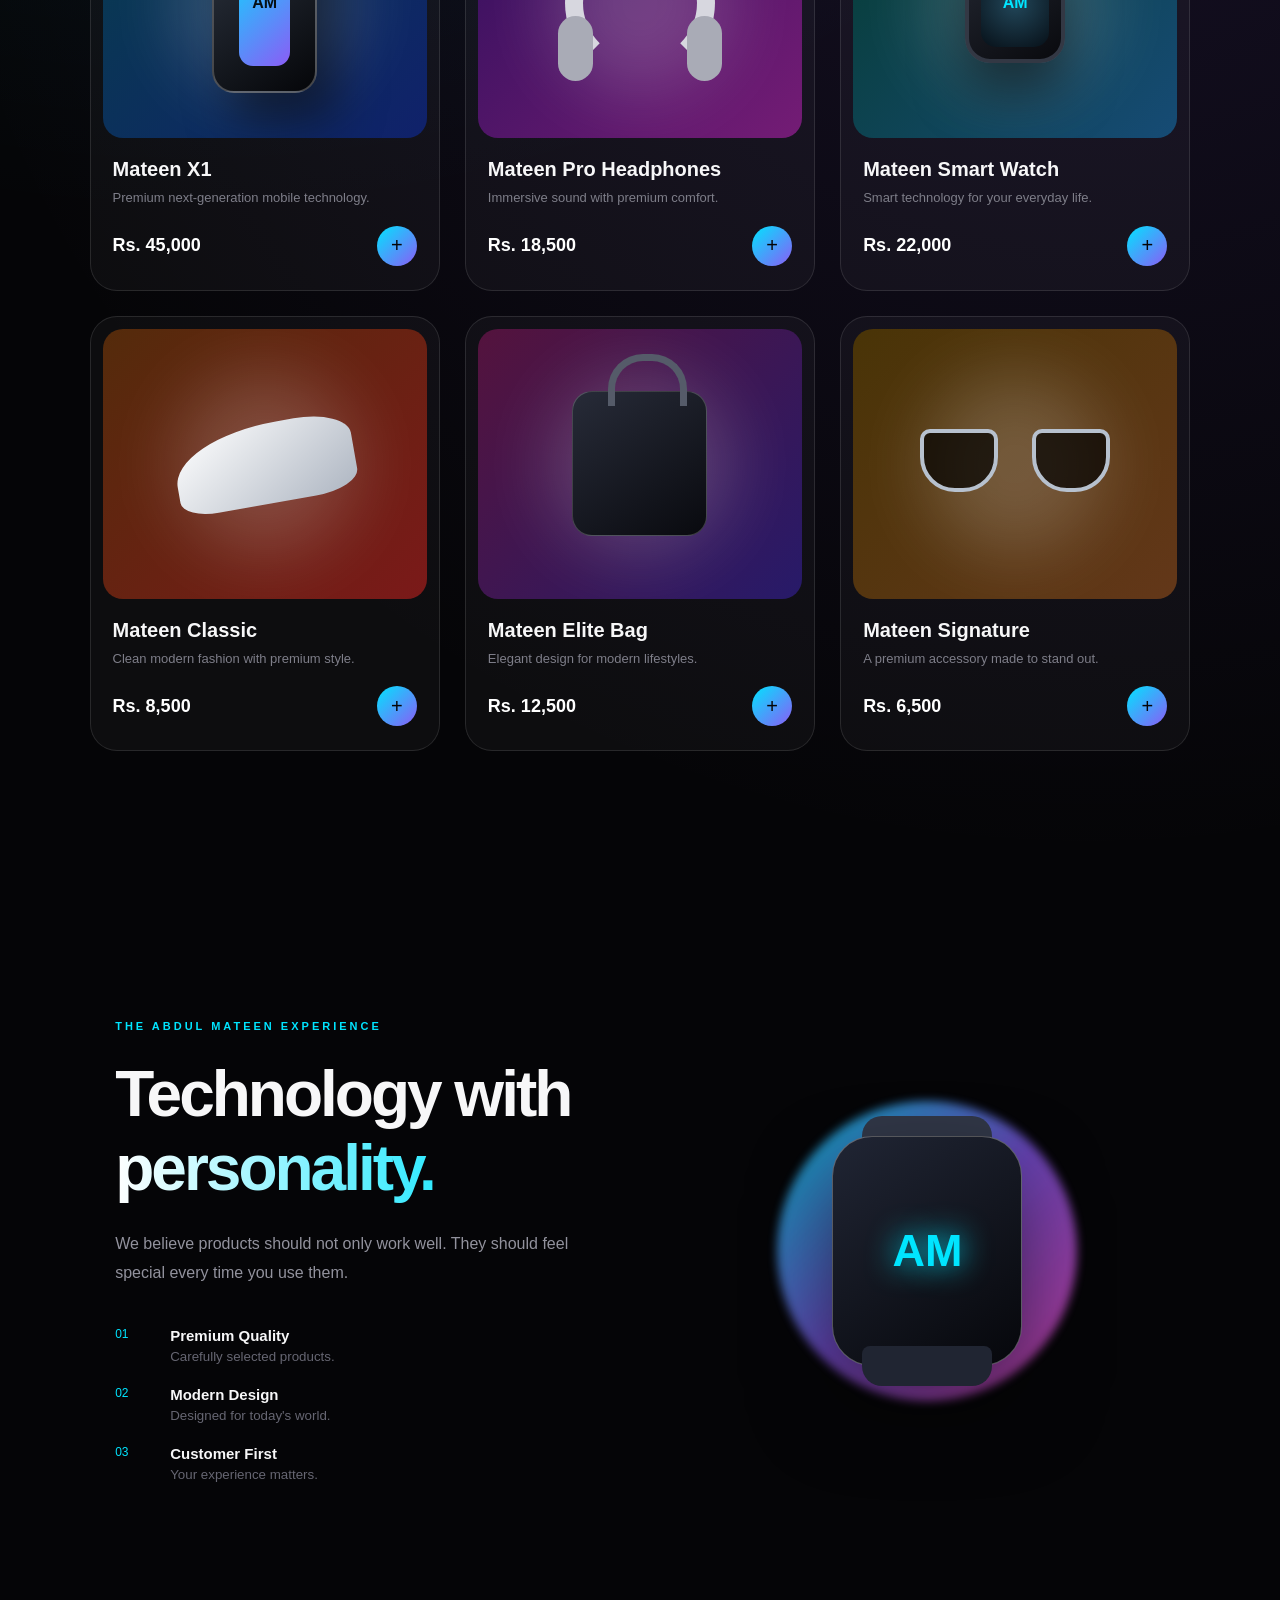
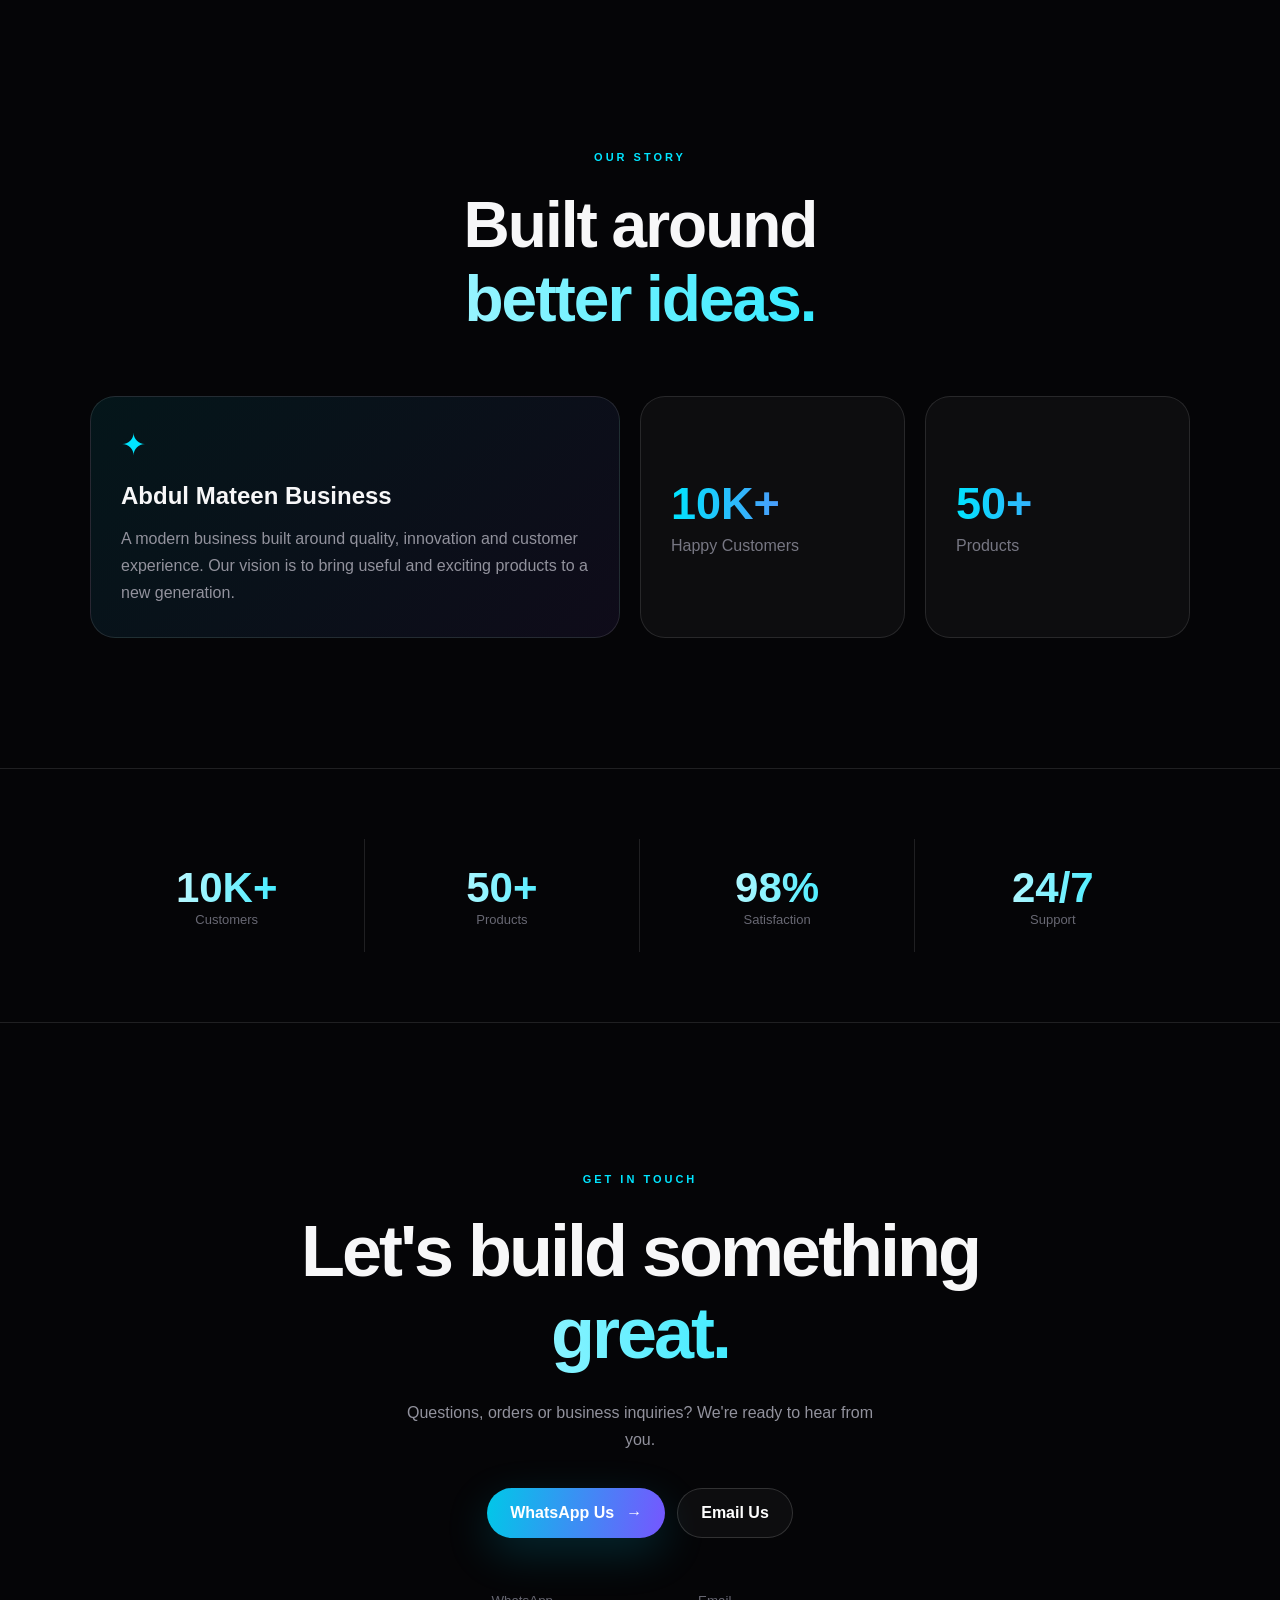
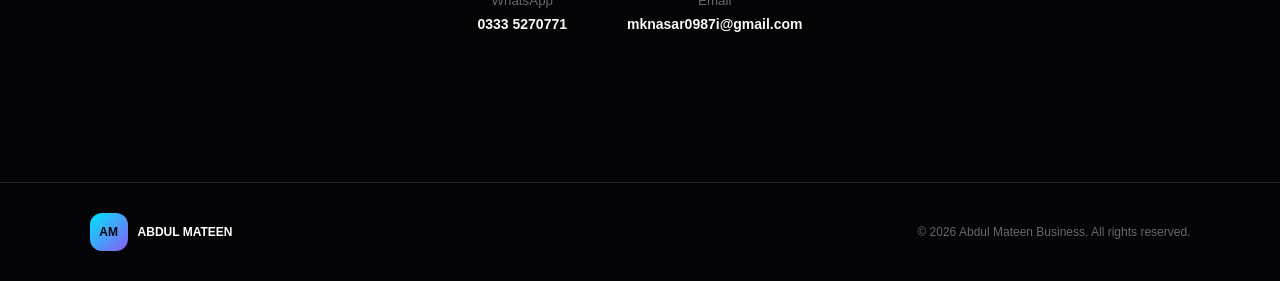
==== commit 0ebb9250: "Improve SEO metadata" ====
--- a/index.html
+++ b/index.html
@@ -1,4 +1,19 @@
-<!DOCTYPE html>
+<meta name="author" content="Abdul Mateen"><head>
+<meta charset="UTF-8">
+<meta name="viewport" content="width=device-width, initial-scale=1.0">
+
+<title>Abdul Mateen | Premium Business</title>
+
+<meta name="description"
+content="Abdul Mateen Business - Premium products, digital services and modern business solutions.">
+
+<meta name="author" content="Abdul Mateen">
+<meta name="robots" content="index, follow">
+
+<link rel="stylesheet" href="css/style.css">
+</head>
+
+<meta name="robots" content="index, follow"><!DOCTYPE html>
 <html lang="en">
 <head>
 <meta charset="UTF-8">
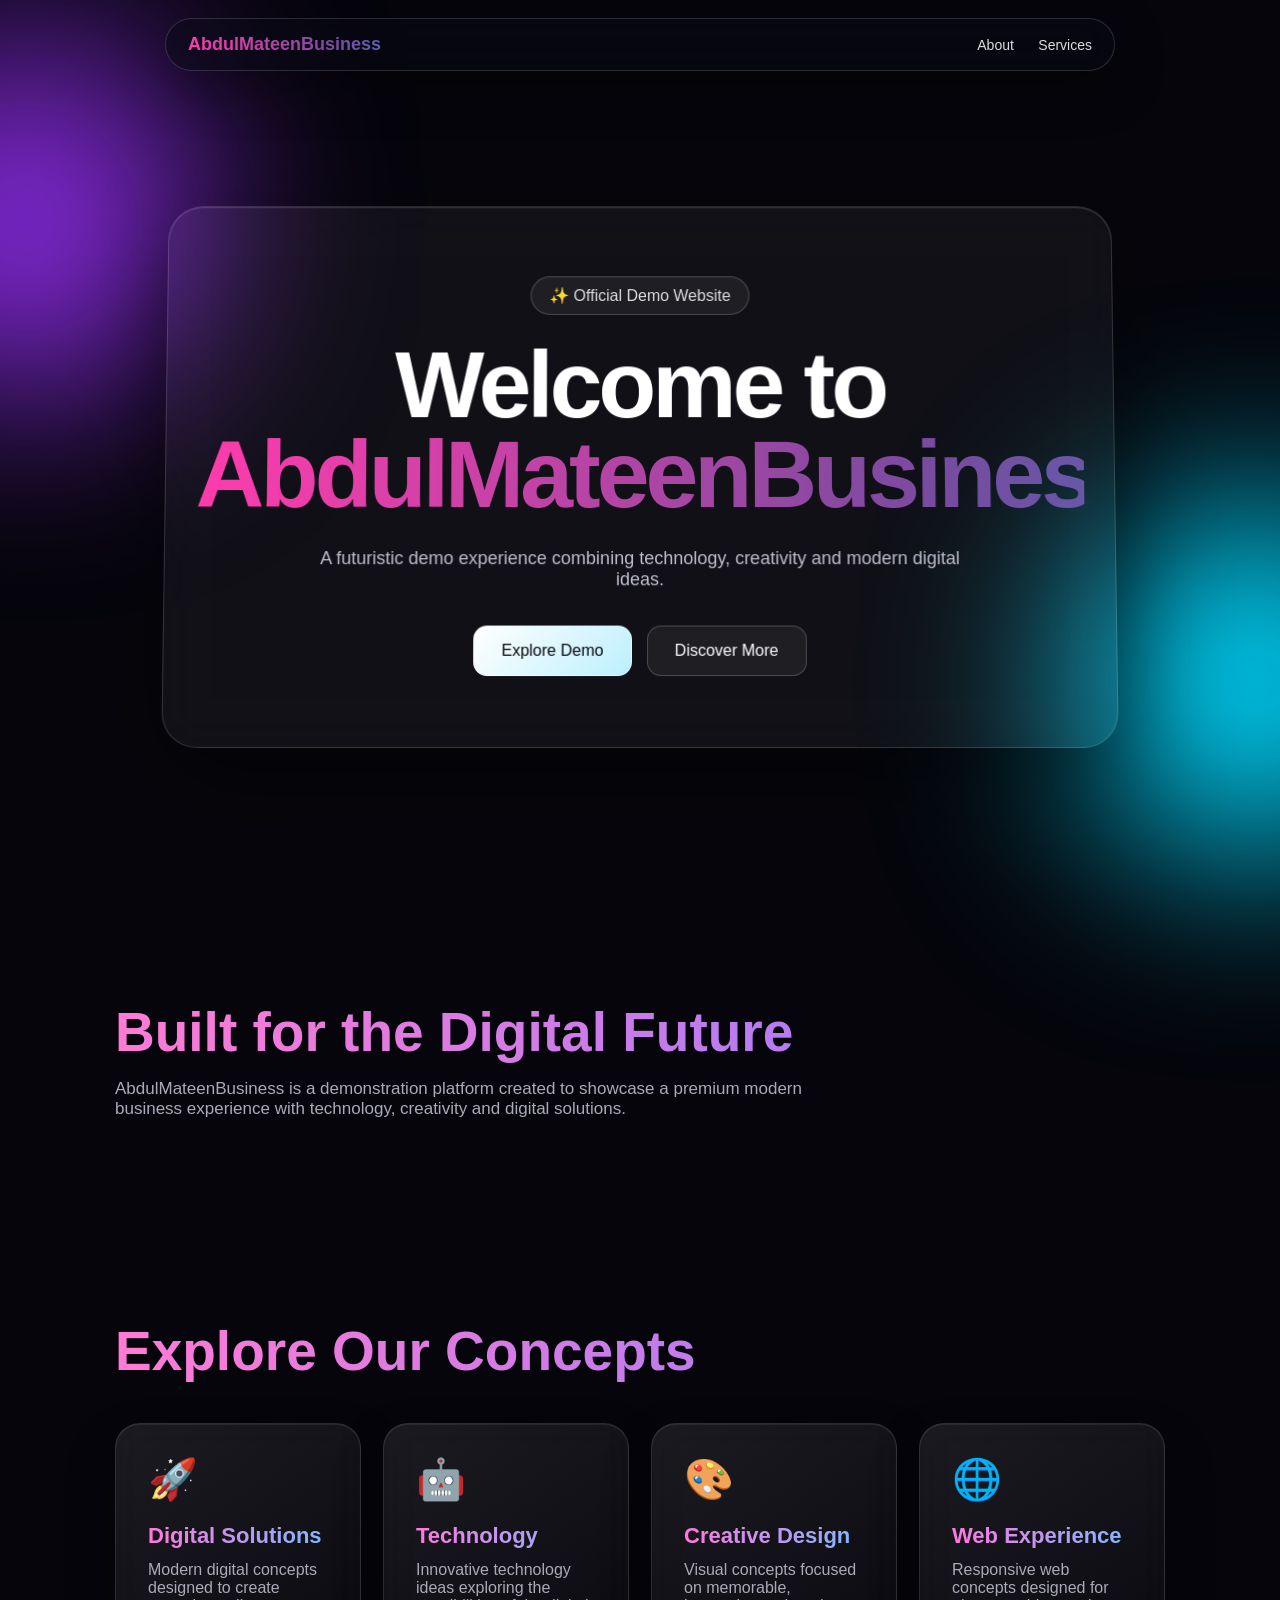
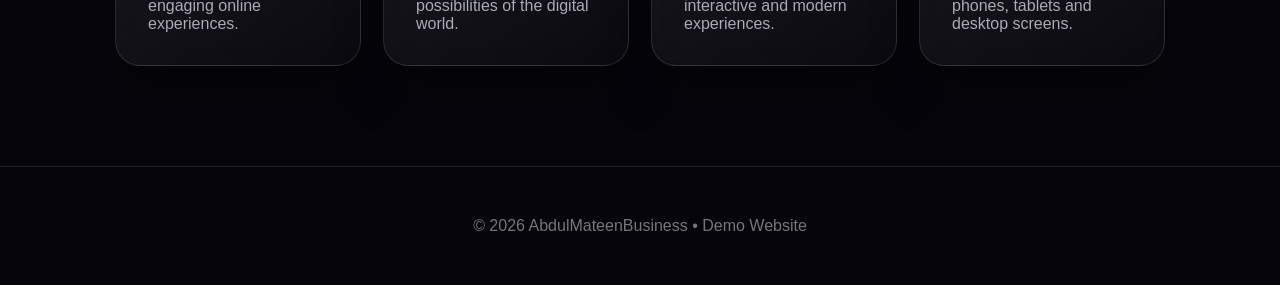
==== commit 52193e48: "Create colorful animated 3D demo" ====
--- a/index.html
+++ b/index.html
@@ -1,551 +1,490 @@
-<meta name="author" content="Abdul Mateen"><head>
-<meta charset="UTF-8">
-<meta name="viewport" content="width=device-width, initial-scale=1.0">
-
-<title>Abdul Mateen | Premium Business</title>
-
-<meta name="description"
-content="Abdul Mateen Business - Premium products, digital services and modern business solutions.">
-
-<meta name="author" content="Abdul Mateen">
-<meta name="robots" content="index, follow">
-
-<link rel="stylesheet" href="css/style.css">
-</head>
-
-<meta name="robots" content="index, follow"><!DOCTYPE html>
+<!DOCTYPE html>
 <html lang="en">
 <head>
-<meta charset="UTF-8">
-<meta name="viewport" content="width=device-width, initial-scale=1.0">
-
-<title>Abdul Mateen | Premium Business</title>
-
-<meta name="description"
-content="Abdul Mateen Business - Premium products, modern technology and exceptional experiences.">
-
-<link rel="stylesheet" href="css/style.css">
+  <meta charset="UTF-8">
+  <meta name="viewport" content="width=device-width, initial-scale=1.0">
+
+  <title>AbdulMateenBusiness | Official Demo</title>
+  <meta name="description" content="AbdulMateenBusiness is a modern demo website showcasing digital services, technology and creative solutions.">
+  <meta name="author" content="Abdul Mateen">
+  <meta name="robots" content="index, follow">
+
+  <link rel="canonical" href="https://khan0987nasar-prog.github.io/Khan-nasar/">
+
+  <meta property="og:title" content="AbdulMateenBusiness | Official Demo">
+  <meta property="og:description" content="A colorful modern demo website for digital and creative services.">
+  <meta property="og:type" content="website">
+  <meta property="og:url" content="https://khan0987nasar-prog.github.io/Khan-nasar/">
+
+  <style>
+    * {
+      box-sizing: border-box;
+      margin: 0;
+      padding: 0;
+    }
+
+    html {
+      scroll-behavior: smooth;
+    }
+
+    body {
+      font-family: Arial, Helvetica, sans-serif;
+      background: #05050b;
+      color: white;
+      overflow-x: hidden;
+    }
+
+    /* Animated background */
+    body::before,
+    body::after {
+      content: "";
+      position: fixed;
+      width: 350px;
+      height: 350px;
+      border-radius: 50%;
+      filter: blur(100px);
+      z-index: -1;
+      animation: orb 8s ease-in-out infinite alternate;
+    }
+
+    body::before {
+      background: #8a2be2;
+      top: 5%;
+      left: -150px;
+    }
+
+    body::after {
+      background: #00d9ff;
+      right: -150px;
+      bottom: 5%;
+      animation-delay: 2s;
+    }
+
+    @keyframes orb {
+      from {
+        transform: translateY(-30px) scale(1);
+      }
+      to {
+        transform: translateY(50px) scale(1.25);
+      }
+    }
+
+    /* Navigation */
+    nav {
+      position: fixed;
+      top: 18px;
+      left: 50%;
+      transform: translateX(-50%);
+      width: min(92%, 950px);
+      padding: 15px 22px;
+      display: flex;
+      justify-content: space-between;
+      align-items: center;
+      border: 1px solid rgba(255,255,255,.15);
+      border-radius: 50px;
+      background: rgba(10,10,20,.55);
+      backdrop-filter: blur(20px);
+      z-index: 100;
+      box-shadow: 0 15px 50px rgba(0,0,0,.35);
+    }
+
+    .logo {
+      font-weight: bold;
+      font-size: 18px;
+      background: linear-gradient(
+        90deg,
+        #ff3cac,
+        #784ba0,
+        #2b86c5,
+        #00e5ff,
+        #ff3cac
+      );
+      background-size: 300%;
+      -webkit-background-clip: text;
+      color: transparent;
+      animation: gradient 5s linear infinite;
+    }
+
+    nav a {
+      color: #ddd;
+      text-decoration: none;
+      margin-left: 20px;
+      font-size: 14px;
+      transition: .3s;
+    }
+
+    nav a:hover {
+      color: white;
+      text-shadow: 0 0 15px #8d7cff;
+    }
+
+    /* Hero */
+    .hero {
+      min-height: 100vh;
+      display: flex;
+      align-items: center;
+      justify-content: center;
+      text-align: center;
+      padding: 120px 20px 70px;
+    }
+
+    .hero-box {
+      width: min(950px, 100%);
+      padding: 70px 30px;
+      border: 1px solid rgba(255,255,255,.15);
+      border-radius: 35px;
+      background: rgba(255,255,255,.045);
+      backdrop-filter: blur(20px);
+      box-shadow:
+        0 30px 100px rgba(0,0,0,.5),
+        inset 0 1px rgba(255,255,255,.12);
+      transform: perspective(1200px) rotateX(2deg);
+      animation: heroFloat 5s ease-in-out infinite;
+    }
+
+    @keyframes heroFloat {
+      0%,100% {
+        transform: perspective(1200px) rotateX(2deg) translateY(0);
+      }
+      50% {
+        transform: perspective(1200px) rotateX(2deg) translateY(-10px);
+      }
+    }
+
+    .badge {
+      display: inline-block;
+      padding: 9px 18px;
+      border-radius: 50px;
+      border: 1px solid rgba(255,255,255,.2);
+      background: rgba(255,255,255,.06);
+      color: #ddd;
+      margin-bottom: 25px;
+      animation: glow 3s ease-in-out infinite;
+    }
+
+    @keyframes glow {
+      50% {
+        box-shadow: 0 0 35px rgba(130,100,255,.3);
+      }
+    }
+
+    h1 {
+      font-size: clamp(45px, 9vw, 95px);
+      line-height: .95;
+      margin-bottom: 28px;
+      letter-spacing: -4px;
+      animation: title 4s ease-in-out infinite;
+    }
+
+    h1 span {
+      display: block;
+      background: linear-gradient(
+        90deg,
+        #ff3cac,
+        #784ba0,
+        #2b86c5,
+        #00e5ff,
+        #7dff9b,
+        #ffcf5c,
+        #ff3cac
+      );
+      background-size: 500%;
+      -webkit-background-clip: text;
+      color: transparent;
+      animation: gradient 7s linear infinite;
+    }
+
+    @keyframes gradient {
+      to {
+        background-position: 500% center;
+      }
+    }
+
+    @keyframes title {
+      50% {
+        transform: scale(1.025);
+        text-shadow:
+          0 0 20px rgba(120,100,255,.2),
+          0 20px 50px rgba(0,0,0,.4);
+      }
+    }
+
+    .hero p {
+      max-width: 650px;
+      margin: auto;
+      color: #bdbdcc;
+      font-size: 18px;
+    }
+
+    .buttons {
+      margin-top: 35px;
+      display: flex;
+      justify-content: center;
+      gap: 15px;
+      flex-wrap: wrap;
+    }
+
+    .button {
+      text-decoration: none;
+      color: white;
+      padding: 15px 27px;
+      border-radius: 14px;
+      border: 1px solid rgba(255,255,255,.2);
+      background: rgba(255,255,255,.06);
+      transition: .35s;
+    }
+
+    .button:hover {
+      transform: translateY(-7px) scale(1.03);
+      box-shadow: 0 20px 40px rgba(100,80,255,.25);
+    }
+
+    .primary {
+      color: #08080d;
+      background: linear-gradient(135deg,#fff,#bcefff);
+    }
+
+    /* Sections */
+    section {
+      max-width: 1100px;
+      margin: auto;
+      padding: 100px 25px;
+    }
+
+    .section-title {
+      font-size: clamp(32px,6vw,55px);
+      margin-bottom: 15px;
+      background: linear-gradient(
+        90deg,
+        #ff7bd5,
+        #8d7cff,
+        #35d8ff,
+        #7dffb2
+      );
+      background-size: 300%;
+      -webkit-background-clip: text;
+      color: transparent;
+      animation: gradient 6s linear infinite;
+    }
+
+    .section-text {
+      color: #aaaaba;
+      max-width: 700px;
+      font-size: 17px;
+    }
+
+    /* Cards */
+    .cards {
+      display: grid;
+      grid-template-columns: repeat(auto-fit,minmax(230px,1fr));
+      gap: 22px;
+      margin-top: 40px;
+    }
+
+    .card {
+      padding: 32px;
+      min-height: 220px;
+      border-radius: 25px;
+      border: 1px solid rgba(255,255,255,.12);
+      background: linear-gradient(
+        145deg,
+        rgba(255,255,255,.09),
+        rgba(255,255,255,.025)
+      );
+      backdrop-filter: blur(15px);
+      box-shadow:
+        0 25px 50px rgba(0,0,0,.3),
+        inset 0 1px rgba(255,255,255,.07);
+      transition: .4s;
+    }
+
+    .card:hover {
+      transform:
+        perspective(900px)
+        translateY(-12px)
+        rotateX(5deg)
+        rotateY(-3deg);
+      border-color: rgba(150,140,255,.6);
+      box-shadow:
+        0 35px 70px rgba(0,0,0,.4),
+        0 0 40px rgba(100,90,255,.15);
+    }
+
+    .icon {
+      font-size: 40px;
+      margin-bottom: 20px;
+      display: inline-block;
+      animation: iconFloat 3s ease-in-out infinite;
+    }
+
+    @keyframes iconFloat {
+      50% {
+        transform: translateY(-8px) rotate(4deg);
+      }
+    }
+
+    .card h3 {
+      font-size: 22px;
+      margin-bottom: 12px;
+      background: linear-gradient(
+        90deg,
+        #ff78df,
+        #7db8ff,
+        #7dffca
+      );
+      background-size: 200%;
+      -webkit-background-clip: text;
+      color: transparent;
+      animation: gradient 5s linear infinite;
+    }
+
+    .card p {
+      color: #aaaab8;
+    }
+
+    /* Footer */
+    footer {
+      text-align: center;
+      padding: 50px 20px;
+      border-top: 1px solid rgba(255,255,255,.1);
+      color: #777;
+    }
+
+    @media(max-width:650px) {
+
+      nav {
+        padding: 13px 17px;
+      }
+
+      nav div:last-child {
+        display: none;
+      }
+
+      .hero-box {
+        padding: 55px 20px;
+      }
+
+      h1 {
+        letter-spacing: -2px;
+      }
+
+      .hero p {
+        font-size: 16px;
+      }
+    }
+  </style>
 </head>
 
 <body>
 
-<div class="loader">
-    <div class="loader-logo">AM</div>
-    <div class="loader-bar"></div>
-</div>
-
-<div class="cursor-glow"></div>
-
-<header class="header">
-
-    <a href="#home" class="brand">
-        <span class="brand-mark">AM</span>
-        <span>
-            ABDUL <b>MATEEN</b>
-        </span>
-    </a>
-
-    <nav class="nav">
-        <a href="#home">Home</a>
-        <a href="#products">Products</a>
-        <a href="#about">About</a>
-        <a href="#contact">Contact</a>
-    </nav>
-
-    <button id="cartBtn" class="cart-btn">
-        🛒
-        <span id="cartCount">0</span>
-    </button>
+<nav>
+  <div class="logo">AbdulMateenBusiness</div>
+
+  <div>
+    <a href="#about">About</a>
+    <a href="#services">Services</a>
+  </div>
+</nav>
+
+<header class="hero">
+
+  <div class="hero-box">
+
+    <div class="badge">✨ Official Demo Website</div>
+
+    <h1>
+      Welcome to
+      <span>AbdulMateenBusiness</span>
+    </h1>
+
+    <p>
+      A futuristic demo experience combining technology,
+      creativity and modern digital ideas.
+    </p>
+
+    <div class="buttons">
+      <a href="#services" class="button primary">
+        Explore Demo
+      </a>
+
+      <a href="#about" class="button">
+        Discover More
+      </a>
+    </div>
+
+  </div>
 
 </header>
 
-
 <main>
 
-<section id="home" class="hero">
-
-    <div class="hero-content">
-
-        <div class="eyebrow">
-            <span></span>
-            ABDUL MATEEN BUSINESS
-        </div>
-
-        <h1>
-            Where ideas
-            <span>become extraordinary.</span>
-        </h1>
-
-        <p>
-            Discover a new generation of products,
-            technology and design created for people
-            who expect more.
-        </p>
-
-        <div class="hero-actions">
-
-            <a href="#products" class="btn btn-primary">
-                Explore Collection
-                <span>→</span>
-            </a>
-
-            <a href="#about" class="btn btn-outline">
-                Discover Us
-            </a>
-
-        </div>
-
-        <div class="hero-trust">
-
-            <div>
-                <strong>10K+</strong>
-                <small>Customers</small>
-            </div>
-
-            <div>
-                <strong>50+</strong>
-                <small>Products</small>
-            </div>
-
-            <div>
-                <strong>98%</strong>
-                <small>Satisfaction</small>
-            </div>
-
-        </div>
-
-    </div>
-
-
-    <div class="hero-product">
-
-        <div class="orbit orbit-one"></div>
-        <div class="orbit orbit-two"></div>
-
-        <div class="floating-label label-one">
-            ✦ Premium
-        </div>
-
-        <div class="floating-label label-two">
-            2026 Collection
-        </div>
-
-        <div class="product-stage">
-
-            <div class="product-device">
-
-                <div class="device-glow"></div>
-
-                <div class="device-screen">
-
-                    <div class="screen-logo">
-                        AM
-                    </div>
-
-                    <div class="screen-text">
-                        <small>ABDUL MATEEN</small>
-                        <strong>PREMIUM</strong>
-                    </div>
-
-                </div>
-
-                <div class="device-camera"></div>
-
-            </div>
-
-        </div>
-
-    </div>
+<section id="about">
+
+  <h2 class="section-title">
+    Built for the Digital Future
+  </h2>
+
+  <p class="section-text">
+    AbdulMateenBusiness is a demonstration platform created
+    to showcase a premium modern business experience with
+    technology, creativity and digital solutions.
+  </p>
 
 </section>
 
-
-<section class="marquee">
-
-    <div>
-        PREMIUM DESIGN
-        <span>✦</span>
-        MODERN TECHNOLOGY
-        <span>✦</span>
-        QUALITY PRODUCTS
-        <span>✦</span>
-        ABDUL MATEEN
-        <span>✦</span>
-    </div>
+<section id="services">
+
+  <h2 class="section-title">
+    Explore Our Concepts
+  </h2>
+
+  <div class="cards">
+
+    <article class="card">
+      <div class="icon">🚀</div>
+      <h3>Digital Solutions</h3>
+      <p>
+        Modern digital concepts designed to create
+        engaging online experiences.
+      </p>
+    </article>
+
+    <article class="card">
+      <div class="icon">🤖</div>
+      <h3>Technology</h3>
+      <p>
+        Innovative technology ideas exploring the
+        possibilities of the digital world.
+      </p>
+    </article>
+
+    <article class="card">
+      <div class="icon">🎨</div>
+      <h3>Creative Design</h3>
+      <p>
+        Visual concepts focused on memorable,
+        interactive and modern experiences.
+      </p>
+    </article>
+
+    <article class="card">
+      <div class="icon">🌐</div>
+      <h3>Web Experience</h3>
+      <p>
+        Responsive web concepts designed for
+        phones, tablets and desktop screens.
+      </p>
+    </article>
+
+  </div>
 
 </section>
 
-
-<section id="products" class="section">
-
-    <div class="section-heading">
-
-        <div class="eyebrow center">
-            OUR COLLECTION
-        </div>
-
-        <h2>
-            Products designed
-            <span>to stand out.</span>
-        </h2>
-
-        <p>
-            Explore our carefully selected collection.
-        </p>
-
-    </div>
-
-
-    <div class="shop-controls">
-
-        <div class="search-box">
-            <span>⌕</span>
-
-            <input
-                id="search"
-                type="search"
-                placeholder="Search products..."
-            >
-        </div>
-
-        <div class="filters">
-
-            <button class="filter active" data-category="all">
-                All
-            </button>
-
-            <button class="filter" data-category="technology">
-                Technology
-            </button>
-
-            <button class="filter" data-category="fashion">
-                Fashion
-            </button>
-
-            <button class="filter" data-category="accessories">
-                Accessories
-            </button>
-
-        </div>
-
-    </div>
-
-
-    <div id="productsGrid" class="products-grid"></div>
-
-</section>
-
-
-<section class="feature-section">
-
-    <div class="feature-text">
-
-        <div class="eyebrow">
-            THE ABDUL MATEEN EXPERIENCE
-        </div>
-
-        <h2>
-            Technology with
-            <span>personality.</span>
-        </h2>
-
-        <p>
-            We believe products should not only work well.
-            They should feel special every time you use them.
-        </p>
-
-        <div class="feature-list">
-
-            <div>
-                <span>01</span>
-                <strong>Premium Quality</strong>
-                <small>Carefully selected products.</small>
-            </div>
-
-            <div>
-                <span>02</span>
-                <strong>Modern Design</strong>
-                <small>Designed for today's world.</small>
-            </div>
-
-            <div>
-                <span>03</span>
-                <strong>Customer First</strong>
-                <small>Your experience matters.</small>
-            </div>
-
-        </div>
-
-    </div>
-
-
-    <div class="feature-visual">
-
-        <div class="glass-orb"></div>
-
-        <div class="floating-product">
-
-            <div class="fp-top"></div>
-
-            <div class="fp-body">
-                <span>AM</span>
-            </div>
-
-            <div class="fp-bottom"></div>
-
-        </div>
-
-    </div>
-
-</section>
-
-
-<section id="about" class="section about">
-
-    <div class="section-heading">
-
-        <div class="eyebrow center">
-            OUR STORY
-        </div>
-
-        <h2>
-            Built around
-            <span>better ideas.</span>
-        </h2>
-
-    </div>
-
-    <div class="about-grid">
-
-        <div class="about-card large">
-
-            <div class="about-icon">✦</div>
-
-            <h3>
-                Abdul Mateen Business
-            </h3>
-
-            <p>
-                A modern business built around quality,
-                innovation and customer experience.
-                Our vision is to bring useful and exciting
-                products to a new generation.
-            </p>
-
-        </div>
-
-        <div class="about-card">
-
-            <strong>10K+</strong>
-            <span>Happy Customers</span>
-
-        </div>
-
-        <div class="about-card">
-
-            <strong>50+</strong>
-            <span>Products</span>
-
-        </div>
-
-    </div>
-
-</section>
-
-
-<section class="stats-section">
-
-    <div class="stat">
-        <strong>10K+</strong>
-        <span>Customers</span>
-    </div>
-
-    <div class="stat">
-        <strong>50+</strong>
-        <span>Products</span>
-    </div>
-
-    <div class="stat">
-        <strong>98%</strong>
-        <span>Satisfaction</span>
-    </div>
-
-    <div class="stat">
-        <strong>24/7</strong>
-        <span>Support</span>
-    </div>
-
-</section>
-
-
-<section id="contact" class="contact-section">
-
-    <div class="contact-content">
-
-        <div class="eyebrow center">
-            GET IN TOUCH
-        </div>
-
-        <h2>
-            Let's build something
-            <span>great.</span>
-        </h2>
-
-        <p>
-            Questions, orders or business inquiries?
-            We're ready to hear from you.
-        </p>
-
-        <div class="contact-buttons">
-
-            <a
-                class="btn btn-primary"
-                href="https://wa.me/923335270771"
-                target="_blank">
-
-                WhatsApp Us
-                <span>→</span>
-
-            </a>
-
-            <a
-                class="btn btn-outline"
-                href="mailto:mknasar0987i@gmail.com">
-
-                Email Us
-
-            </a>
-
-        </div>
-
-        <div class="contact-info">
-
-            <div>
-                <small>WhatsApp</small>
-                <strong>0333 5270771</strong>
-            </div>
-
-            <div>
-                <small>Email</small>
-                <strong>mknasar0987i@gmail.com</strong>
-            </div>
-
-        </div>
-
-    </div>
-
-</section>
-
 </main>
 
-
 <footer>
-
-    <div class="footer-brand">
-
-        <span class="brand-mark">AM</span>
-
-        <strong>
-            ABDUL MATEEN
-        </strong>
-
-    </div>
-
-    <p>
-        © 2026 Abdul Mateen Business.
-        All rights reserved.
-    </p>
-
+  <p>© 2026 AbdulMateenBusiness • Demo Website</p>
 </footer>
-
-
-<!-- CART -->
-
-<aside id="cartPanel" class="cart-panel">
-
-    <div class="cart-top">
-
-        <h2>Your Cart</h2>
-
-        <button id="closeCart">
-            ×
-        </button>
-
-    </div>
-
-    <div id="cartItems"></div>
-
-    <div class="cart-bottom">
-
-        <div class="total-row">
-            <span>Total</span>
-            <strong id="cartTotal">
-                Rs. 0
-            </strong>
-        </div>
-
-        <button id="checkoutBtn" class="btn btn-primary full">
-            Checkout
-        </button>
-
-    </div>
-
-</aside>
-
-
-<div id="overlay" class="overlay"></div>
-
-
-<!-- CHECKOUT -->
-
-<div id="checkoutModal" class="modal">
-
-    <div class="checkout">
-
-        <button id="closeCheckout" class="modal-close">
-            ×
-        </button>
-
-        <div class="eyebrow">
-            ORDER DETAILS
-        </div>
-
-        <h2>
-            Complete your order
-        </h2>
-
-        <form id="checkoutForm">
-
-            <input
-                id="customerName"
-                required
-                placeholder="Full name"
-            >
-
-            <input
-                id="customerPhone"
-                required
-                placeholder="Phone number"
-            >
-
-            <textarea
-                id="customerAddress"
-                required
-                placeholder="Delivery address">
-            </textarea>
-
-            <button class="btn btn-primary full">
-                Place Order on WhatsApp
-            </button>
-
-        </form>
-
-    </div>
-
-</div>
-
-
-<script src="js/app.js"></script>
 
 </body>
 </html>
